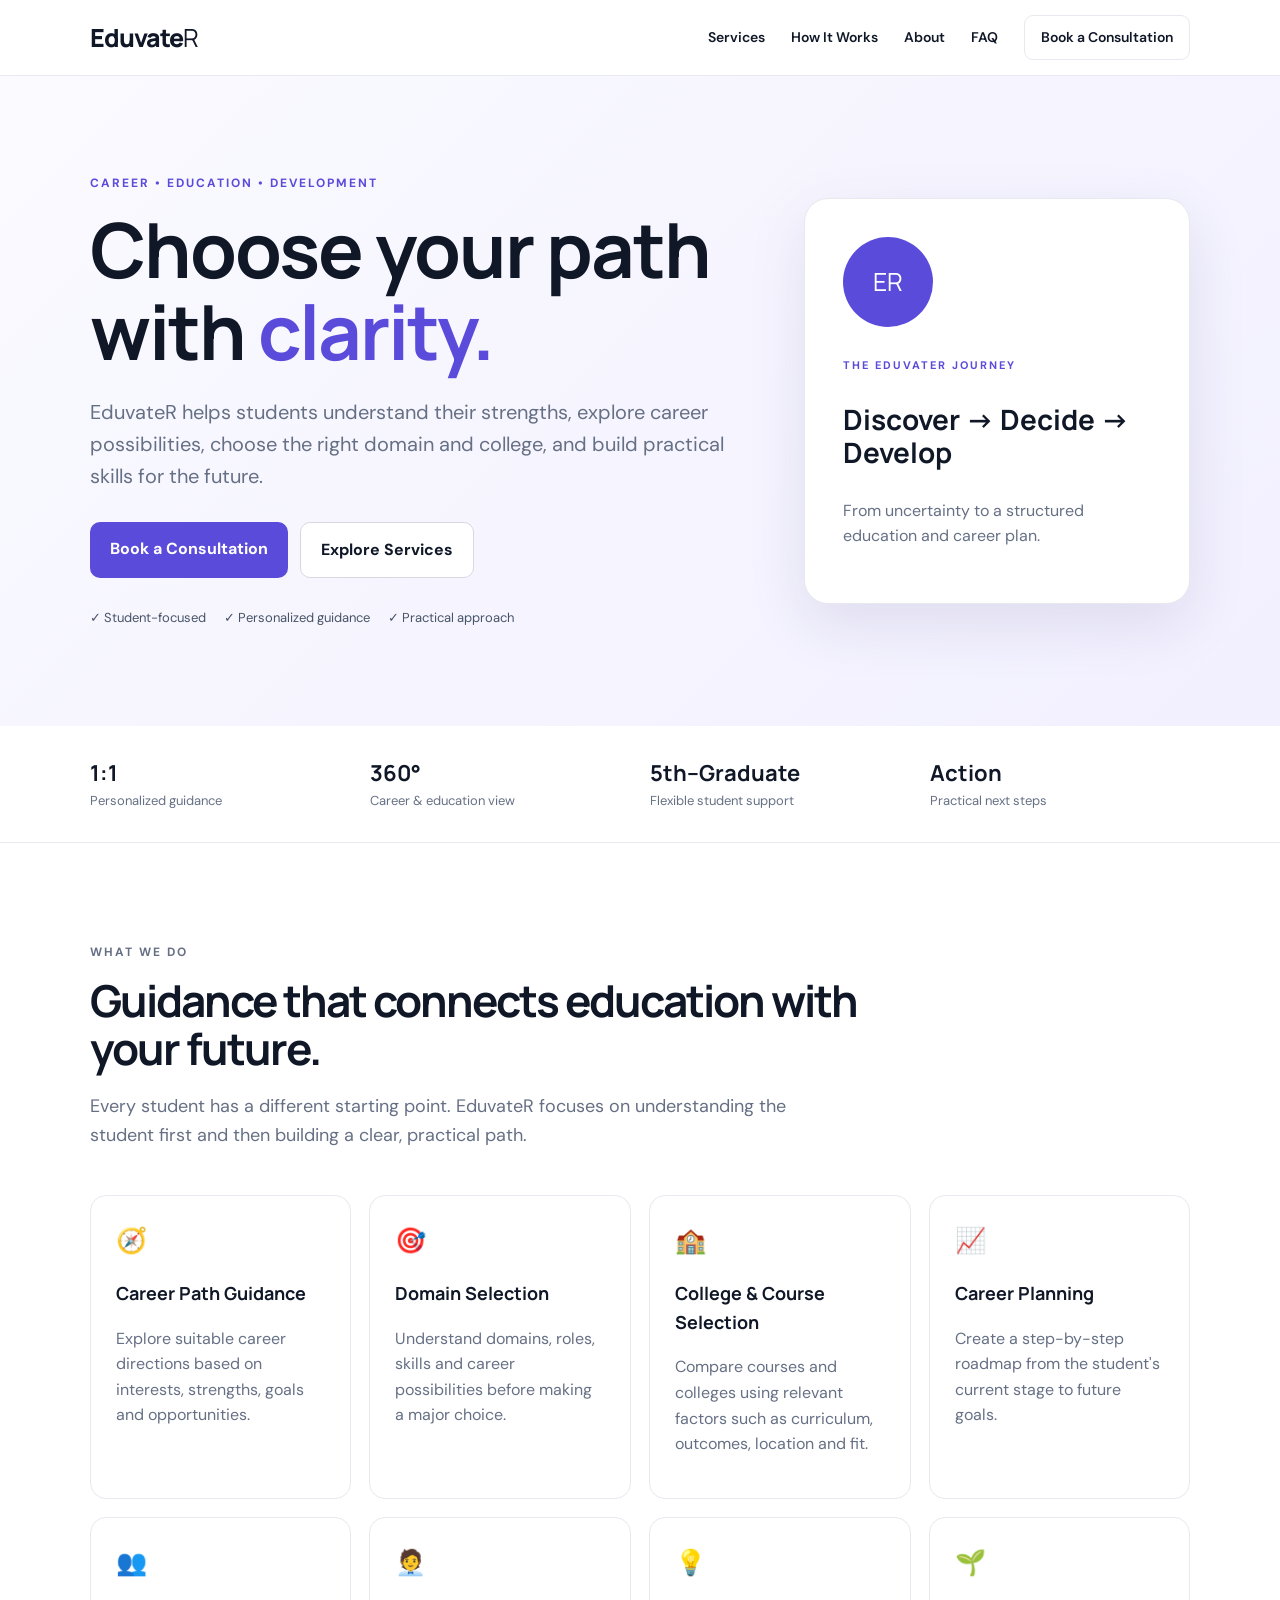
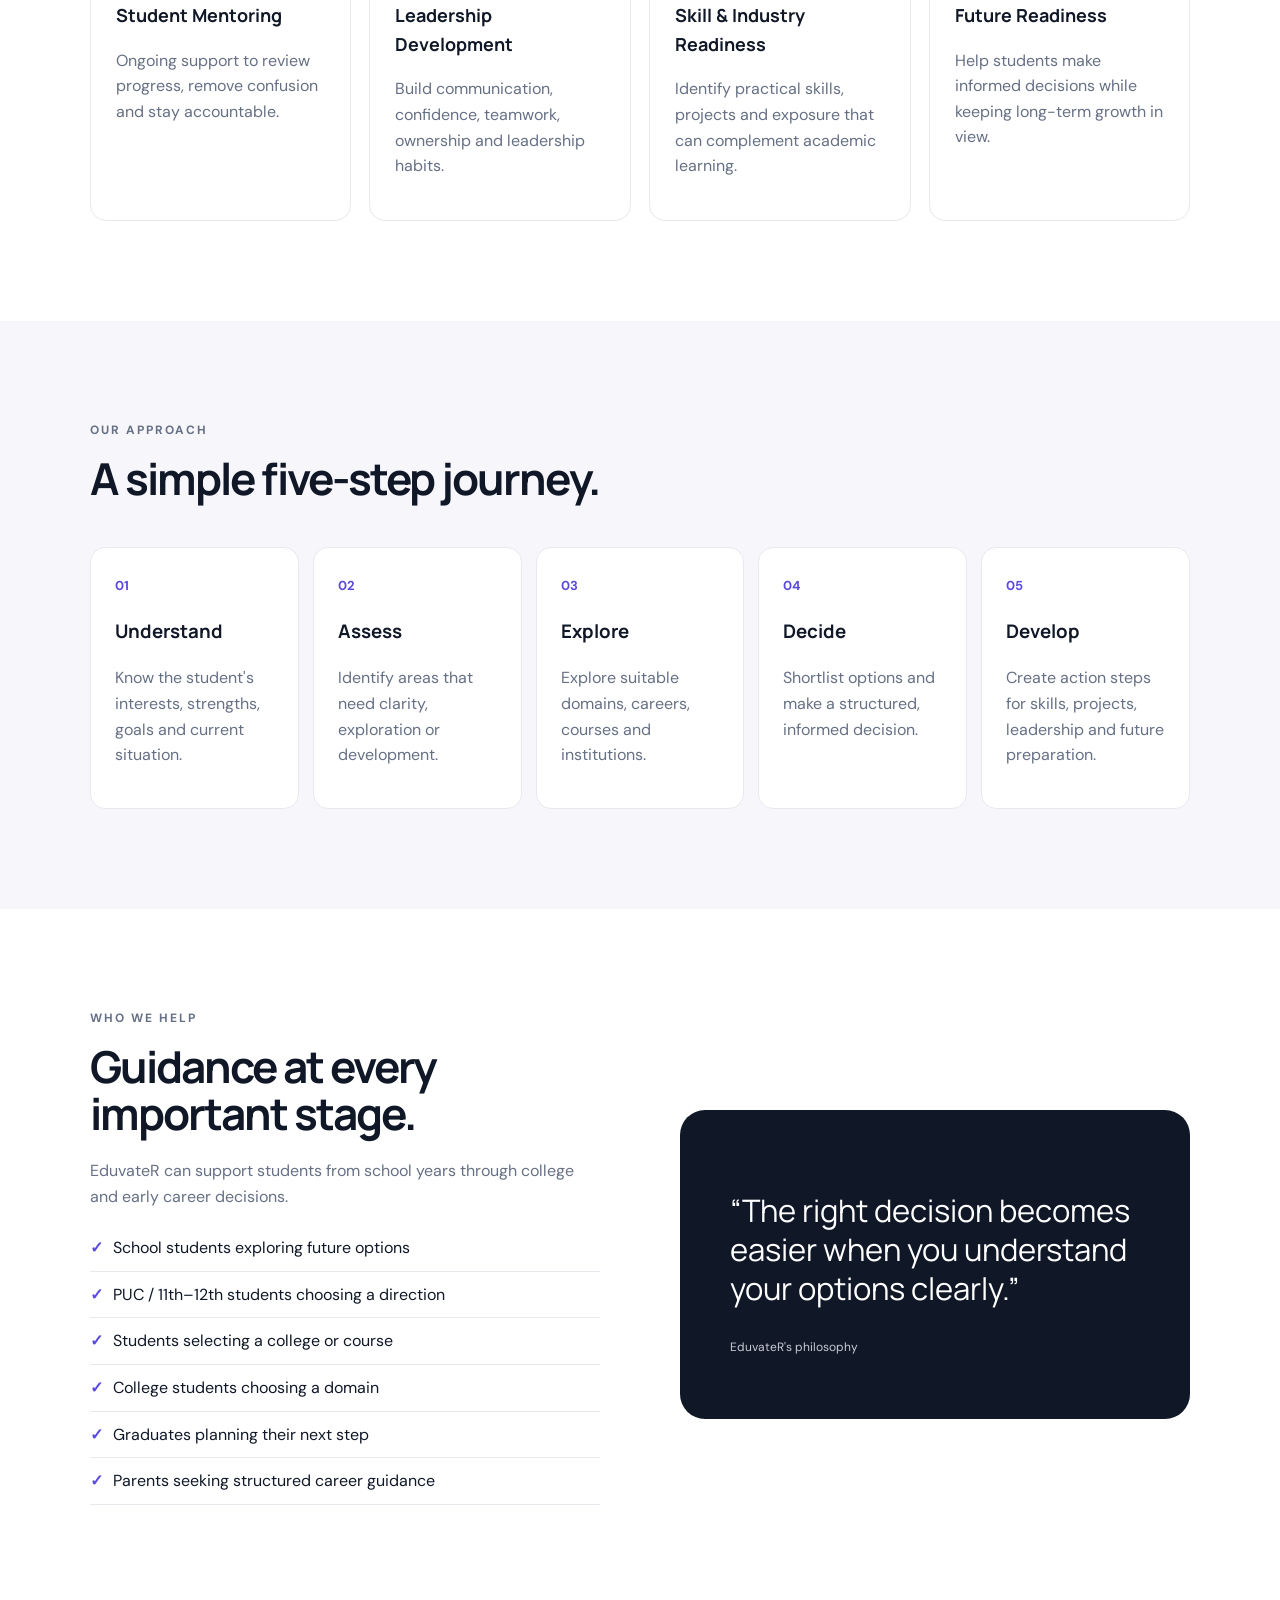
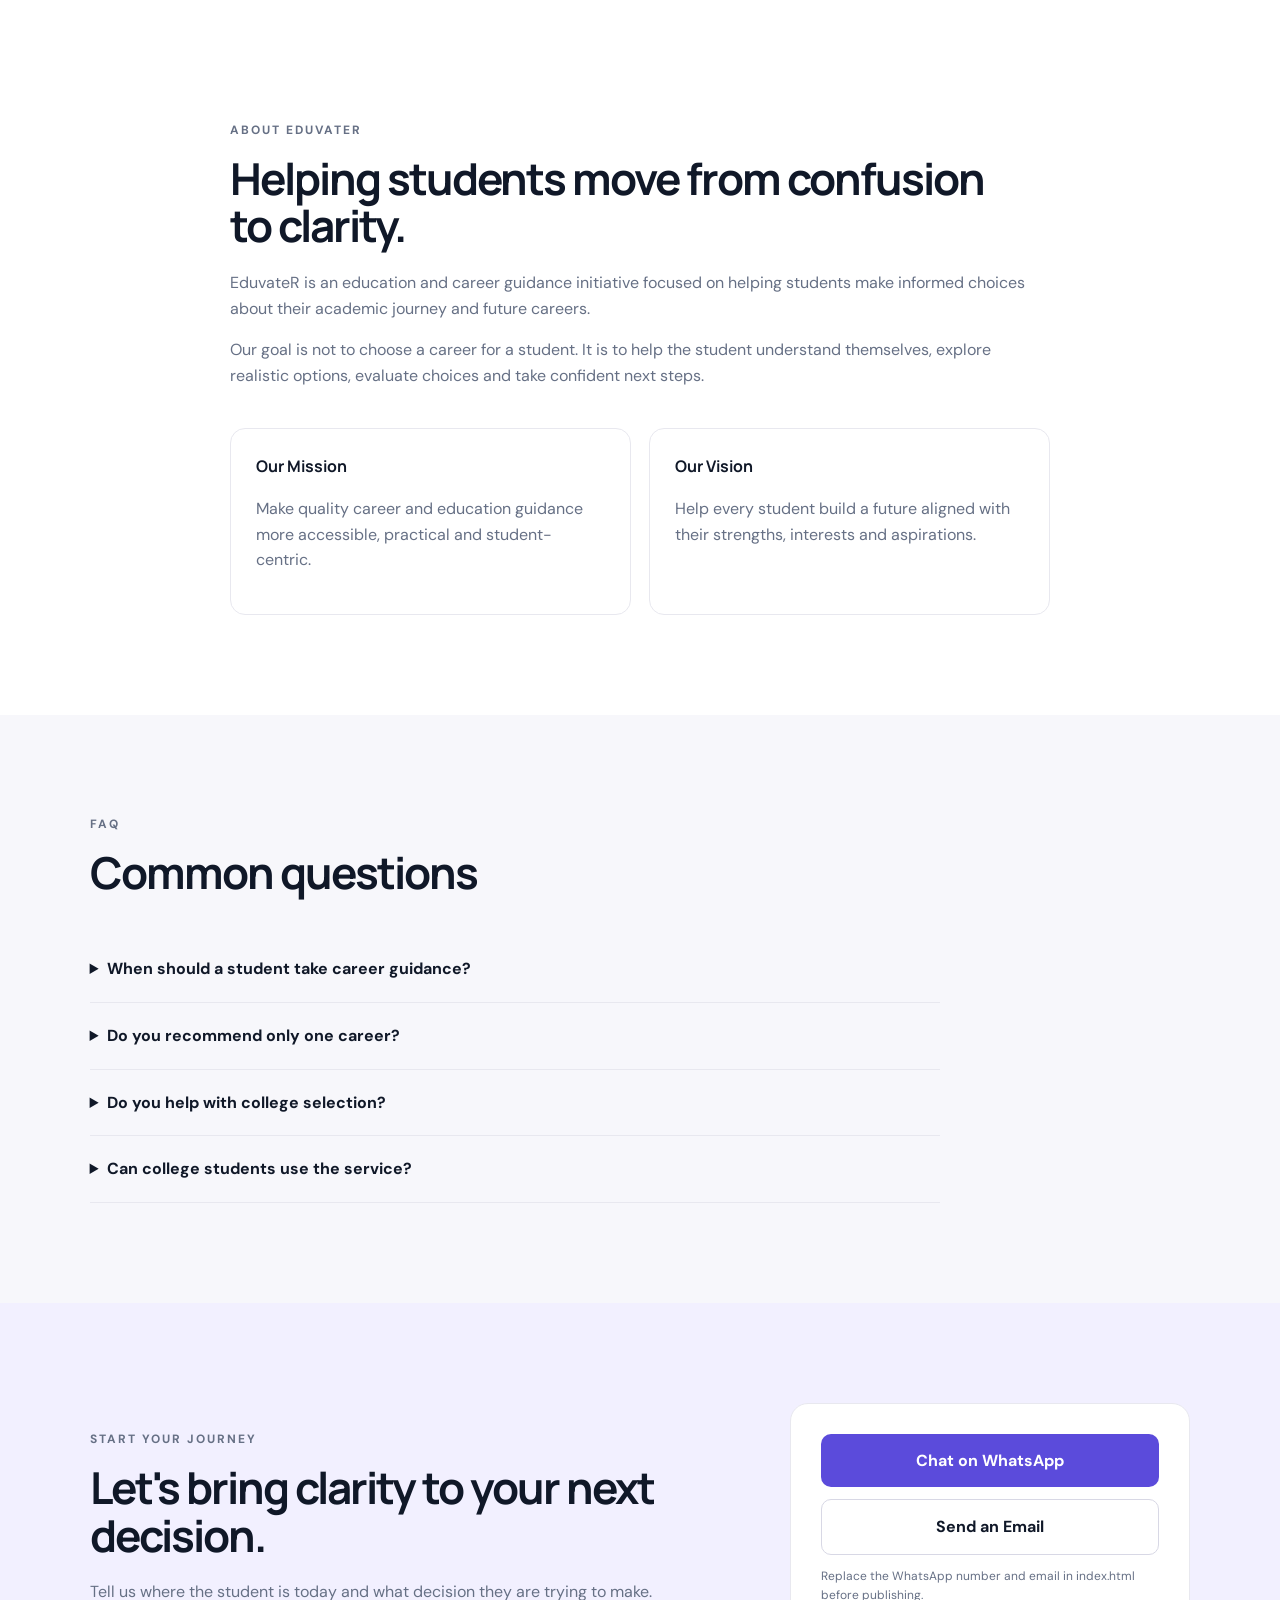
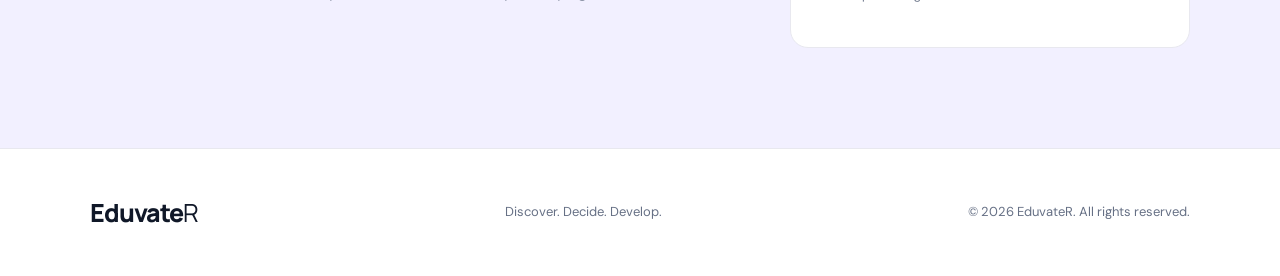
==== index.html @ 93ad2040 "Update index.html" ====
<!DOCTYPE html>
<html lang="en">
<head><meta name="google-site-verification" content="lOaw9TLtrIr2aU91BpSRBnDCga_M7J0gztXwc3w6dd8" />
  <meta charset="UTF-8">
  <meta name="viewport" content="width=device-width, initial-scale=1.0">
  <title>EduvateR | Career & Education Guidance</title>
  <meta name="description" content="EduvateR helps students make informed decisions about career paths, domains, courses, colleges, skills and leadership development.">
  <meta name="keywords" content="career guidance, education consultancy, career counselling, college selection, domain selection, student mentoring, EduvateR">
  <meta name="author" content="EduvateR">
  <meta name="robots" content="index, follow">
  <meta property="og:title" content="EduvateR | Discover. Decide. Develop.">
  <meta property="og:description" content="Personalized career and education guidance for students.">
  <meta property="og:type" content="website">
  <link rel="canonical" href="https://basavarajshellikeri.github.io/">
  <link rel="stylesheet" href="style.css">
</head>
<body>
<header class="nav">
  <a class="logo" href="#home"><span>Eduvate</span>R</a>
  <nav>
    <a href="#services">Services</a>
    <a href="#process">How It Works</a>
    <a href="#about">About</a>
    <a href="#faq">FAQ</a>
    <a class="nav-cta" href="#contact">Book a Consultation</a>
  </nav>
</header>

<main>
<section id="home" class="hero">
  <div class="hero-copy">
    <p class="eyebrow">CAREER • EDUCATION • DEVELOPMENT</p>
    <h1>Choose your path with <span>clarity.</span></h1>
    <p class="lead">EduvateR helps students understand their strengths, explore career possibilities, choose the right domain and college, and build practical skills for the future.</p>
    <div class="actions">
      <a class="btn primary" href="#contact">Book a Consultation</a>
      <a class="btn secondary" href="#services">Explore Services</a>
    </div>
    <div class="trust"><span>✓ Student-focused</span><span>✓ Personalized guidance</span><span>✓ Practical approach</span></div>
  </div>
  <div class="hero-card">
    <div class="orb">ER</div>
    <p class="mini">THE EDUVATER JOURNEY</p>
    <h3>Discover → Decide → Develop</h3>
    <p>From uncertainty to a structured education and career plan.</p>
  </div>
</section>

<section class="stats">
  <div><strong>1:1</strong><span>Personalized guidance</span></div>
  <div><strong>360°</strong><span>Career & education view</span></div>
  <div><strong>5th–Graduate</strong><span>Flexible student support</span></div>
  <div><strong>Action</strong><span>Practical next steps</span></div>
</section>

<section id="services" class="section">
  <p class="eyebrow">WHAT WE DO</p>
  <h2>Guidance that connects education with your future.</h2>
  <p class="section-intro">Every student has a different starting point. EduvateR focuses on understanding the student first and then building a clear, practical path.</p>
  <div class="grid">
    <article><div class="icon">🧭</div><h3>Career Path Guidance</h3><p>Explore suitable career directions based on interests, strengths, goals and opportunities.</p></article>
    <article><div class="icon">🎯</div><h3>Domain Selection</h3><p>Understand domains, roles, skills and career possibilities before making a major choice.</p></article>
    <article><div class="icon">🏫</div><h3>College & Course Selection</h3><p>Compare courses and colleges using relevant factors such as curriculum, outcomes, location and fit.</p></article>
    <article><div class="icon">📈</div><h3>Career Planning</h3><p>Create a step-by-step roadmap from the student's current stage to future goals.</p></article>
    <article><div class="icon">👥</div><h3>Student Mentoring</h3><p>Ongoing support to review progress, remove confusion and stay accountable.</p></article>
    <article><div class="icon">🧑‍💼</div><h3>Leadership Development</h3><p>Build communication, confidence, teamwork, ownership and leadership habits.</p></article>
    <article><div class="icon">💡</div><h3>Skill & Industry Readiness</h3><p>Identify practical skills, projects and exposure that can complement academic learning.</p></article>
    <article><div class="icon">🌱</div><h3>Future Readiness</h3><p>Help students make informed decisions while keeping long-term growth in view.</p></article>
  </div>
</section>

<section id="process" class="section alt">
  <p class="eyebrow">OUR APPROACH</p>
  <h2>A simple five-step journey.</h2>
  <div class="steps">
    <div><b>01</b><h3>Understand</h3><p>Know the student's interests, strengths, goals and current situation.</p></div>
    <div><b>02</b><h3>Assess</h3><p>Identify areas that need clarity, exploration or development.</p></div>
    <div><b>03</b><h3>Explore</h3><p>Explore suitable domains, careers, courses and institutions.</p></div>
    <div><b>04</b><h3>Decide</h3><p>Shortlist options and make a structured, informed decision.</p></div>
    <div><b>05</b><h3>Develop</h3><p>Create action steps for skills, projects, leadership and future preparation.</p></div>
  </div>
</section>

<section class="section split">
  <div>
    <p class="eyebrow">WHO WE HELP</p>
    <h2>Guidance at every important stage.</h2>
    <p>EduvateR can support students from school years through college and early career decisions.</p>
    <ul class="checklist">
      <li>School students exploring future options</li>
      <li>PUC / 11th–12th students choosing a direction</li>
      <li>Students selecting a college or course</li>
      <li>College students choosing a domain</li>
      <li>Graduates planning their next step</li>
      <li>Parents seeking structured career guidance</li>
    </ul>
  </div>
  <div class="quote-card">
    <p class="quote">“The right decision becomes easier when you understand your options clearly.”</p>
    <p class="small">EduvateR's philosophy</p>
  </div>
</section>

<section id="about" class="section about">
  <p class="eyebrow">ABOUT EDUVATER</p>
  <h2>Helping students move from confusion to clarity.</h2>
  <p>EduvateR is an education and career guidance initiative focused on helping students make informed choices about their academic journey and future careers.</p>
  <p>Our goal is not to choose a career for a student. It is to help the student understand themselves, explore realistic options, evaluate choices and take confident next steps.</p>
  <div class="mission">
    <div><strong>Our Mission</strong><p>Make quality career and education guidance more accessible, practical and student-centric.</p></div>
    <div><strong>Our Vision</strong><p>Help every student build a future aligned with their strengths, interests and aspirations.</p></div>
  </div>
</section>

<section id="faq" class="section alt">
  <p class="eyebrow">FAQ</p>
  <h2>Common questions</h2>
  <div class="faq">
    <details><summary>When should a student take career guidance?</summary><p>Career guidance can be useful before choosing a stream, domain, course or college, and whenever a student feels uncertain about the next step.</p></details>
    <details><summary>Do you recommend only one career?</summary><p>No. The purpose is to help students understand multiple suitable possibilities and make an informed decision.</p></details>
    <details><summary>Do you help with college selection?</summary><p>Yes. College and course selection can be evaluated using factors relevant to the student's goals and situation.</p></details>
    <details><summary>Can college students use the service?</summary><p>Yes. Support can include domain selection, skill planning, project exposure, leadership development and career preparation.</p></details>
  </div>
</section>

<section id="contact" class="section contact">
  <div>
    <p class="eyebrow">START YOUR JOURNEY</p>
    <h2>Let's bring clarity to your next decision.</h2>
    <p>Tell us where the student is today and what decision they are trying to make.</p>
  </div>
  <div class="contact-card">
    <a class="btn primary full" href="https://wa.me/917899300501?text=Hi%20EduvateR%2C%20I%20would%20like%20to%20know%20about%20career%20guidance.">Chat on WhatsApp</a>
    <a class="btn secondary full" href="mailto:help.eduvater@gmail.com?subject=EduvateR%20Consultation%20Enquiry">Send an Email</a>
    <p class="small">Replace the WhatsApp number and email in index.html before publishing.</p>
  </div>
</section>
</main>

<footer>
  <div class="logo"><span>Eduvate</span>R</div>
  <p>Discover. Decide. Develop.</p>
  <p>© 2026 EduvateR. All rights reserved.</p>
</footer>
</body>
</html>
---- style.css ----
@import url('https://fonts.googleapis.com/css2?family=DM+Sans:wght@400;500;600;700&family=Manrope:wght@700;800&display=swap');
:root{--ink:#101828;--muted:#667085;--brand:#5b4bdb;--brand2:#7c6cf0;--light:#f7f7fb;--line:#e8e8ef;--white:#fff}
*{box-sizing:border-box}html{scroll-behavior:smooth}body{margin:0;color:var(--ink);font-family:'DM Sans',sans-serif;line-height:1.6;background:var(--white)}a{text-decoration:none;color:inherit}.nav{height:76px;display:flex;align-items:center;justify-content:space-between;padding:0 7%;position:sticky;top:0;background:rgba(255,255,255,.94);backdrop-filter:blur(12px);border-bottom:1px solid var(--line);z-index:20}.logo{font-family:Manrope;font-size:25px;letter-spacing:-1px}.logo span{font-weight:800}.logo{font-weight:400}.nav nav{display:flex;align-items:center;gap:26px;font-size:14px;font-weight:600}.nav nav a:hover{color:var(--brand)}.nav-cta{padding:10px 16px;border:1px solid var(--line);border-radius:9px}.hero{min-height:650px;padding:90px 7%;display:grid;grid-template-columns:1.25fr .75fr;gap:70px;align-items:center;background:linear-gradient(135deg,#fafaff,#f2f0ff)}.eyebrow{font-size:12px;letter-spacing:2px;font-weight:700;color:var(--brand);margin:0 0 15px}.hero h1,h2{font-family:Manrope;letter-spacing:-2px;line-height:1.08}.hero h1{font-size:clamp(46px,6vw,76px);margin:0 0 24px}.hero h1 span{color:var(--brand)}.lead{font-size:20px;color:var(--muted);max-width:680px}.actions{display:flex;gap:12px;margin:30px 0}.btn{display:inline-block;padding:14px 20px;border-radius:10px;font-weight:700;text-align:center}.primary{background:var(--brand);color:#fff}.secondary{border:1px solid #d8d8e5;background:#fff}.trust{display:flex;gap:18px;flex-wrap:wrap;color:#475467;font-size:13px}.hero-card{background:#fff;border:1px solid var(--line);border-radius:24px;padding:38px;box-shadow:0 20px 60px rgba(35,31,90,.1)}.orb{width:90px;height:90px;border-radius:50%;display:grid;place-items:center;background:var(--brand);color:#fff;font-family:Manrope;font-size:25px;margin-bottom:30px}.mini{font-size:11px;letter-spacing:2px;color:var(--brand);font-weight:700}.hero-card h3{font-family:Manrope;font-size:28px;line-height:1.2}.hero-card p:last-child{color:var(--muted)}.stats{display:grid;grid-template-columns:repeat(4,1fr);padding:30px 7%;border-bottom:1px solid var(--line);gap:20px}.stats div{display:flex;flex-direction:column}.stats strong{font-family:Manrope;font-size:22px}.stats span{font-size:13px;color:var(--muted)}.section{padding:100px 7%}.section h2{font-size:44px;max-width:800px;margin:0 0 20px}.section-intro{max-width:720px;color:var(--muted);font-size:18px}.grid{display:grid;grid-template-columns:repeat(4,1fr);gap:18px;margin-top:45px}.grid article{border:1px solid var(--line);border-radius:16px;padding:25px;background:#fff}.grid article:hover{transform:translateY(-3px);box-shadow:0 12px 35px rgba(16,24,40,.07);transition:.2s}.icon{font-size:25px}.grid h3{font-family:Manrope;font-size:18px}.grid p,.steps p,.section p{color:var(--muted)}.alt{background:var(--light)}.steps{display:grid;grid-template-columns:repeat(5,1fr);gap:14px;margin-top:45px}.steps>div{background:#fff;border:1px solid var(--line);padding:24px;border-radius:15px}.steps b{color:var(--brand);font-size:13px}.steps h3{font-family:Manrope}.split{display:grid;grid-template-columns:1fr 1fr;gap:80px;align-items:center}.checklist{list-style:none;padding:0}.checklist li{padding:10px 0;border-bottom:1px solid var(--line)}.checklist li:before{content:'✓';color:var(--brand);font-weight:800;margin-right:10px}.quote-card{background:#101828;color:#fff;border-radius:25px;padding:50px}.quote{font-family:Manrope;font-size:31px!important;line-height:1.25;color:#fff!important}.small{font-size:12px!important;color:var(--muted)}.quote-card .small{color:#c9cbd3}.about{max-width:1000px;margin:auto}.mission{display:grid;grid-template-columns:1fr 1fr;gap:18px;margin-top:40px}.mission div{border:1px solid var(--line);border-radius:15px;padding:25px}.mission strong{font-family:Manrope}.faq{max-width:850px;margin-top:40px}.faq details{border-bottom:1px solid var(--line);padding:20px 0}.faq summary{cursor:pointer;font-weight:700}.contact{background:#f2f0ff;display:grid;grid-template-columns:1fr 400px;gap:70px;align-items:center}.contact-card{background:#fff;padding:30px;border-radius:18px;border:1px solid var(--line)}.full{display:block;width:100%;margin-bottom:12px}footer{padding:40px 7%;border-top:1px solid var(--line);display:flex;justify-content:space-between;align-items:center;gap:20px;font-size:13px;color:var(--muted)}footer .logo{color:var(--ink)}
@media(max-width:900px){.nav nav a:not(.nav-cta){display:none}.hero,.split,.contact{grid-template-columns:1fr}.hero{padding-top:60px}.grid{grid-template-columns:repeat(2,1fr)}.steps{grid-template-columns:1fr 1fr}.stats{grid-template-columns:repeat(2,1fr)}.section{padding:75px 6%}.section h2{font-size:36px}footer{flex-direction:column;align-items:flex-start}}
@media(max-width:560px){.grid,.steps,.mission{grid-template-columns:1fr}.hero h1{font-size:45px}.hero-card{padding:25px}.nav{padding:0 5%}.stats{padding:25px 6%}}
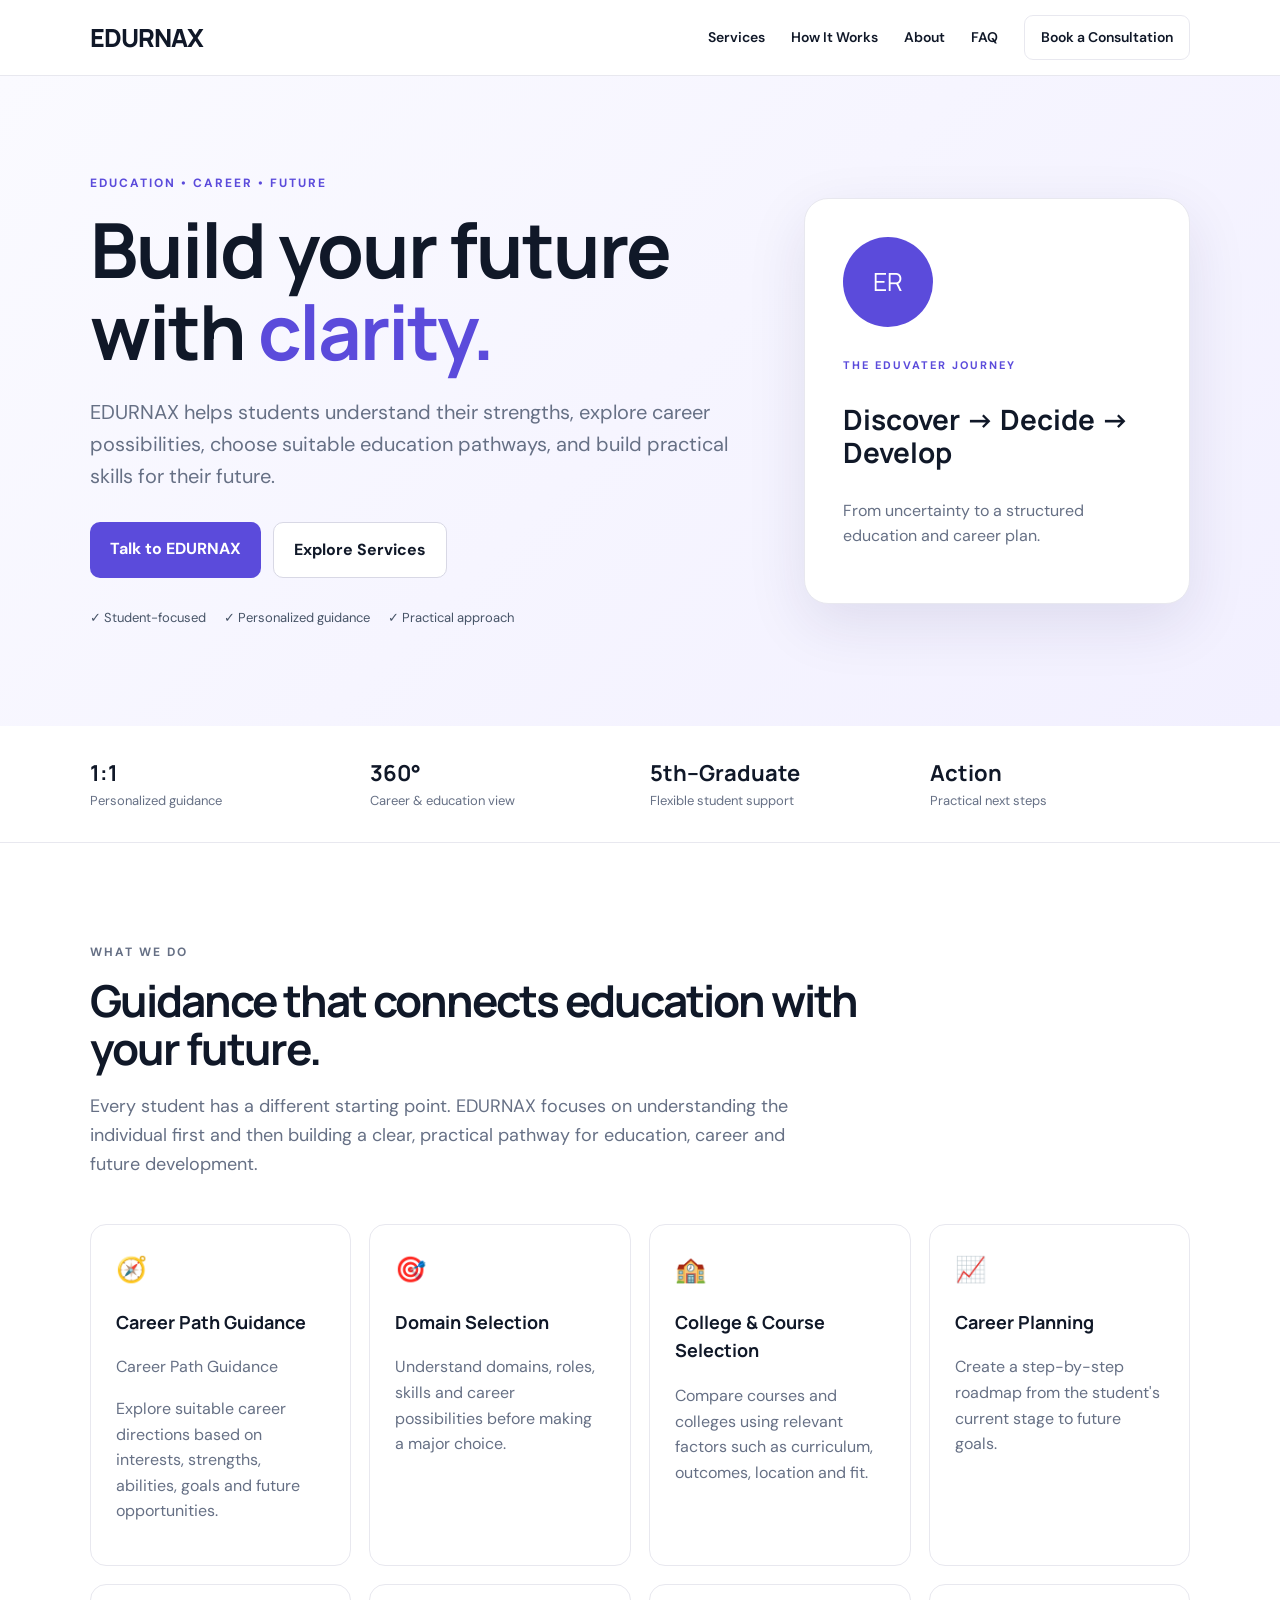
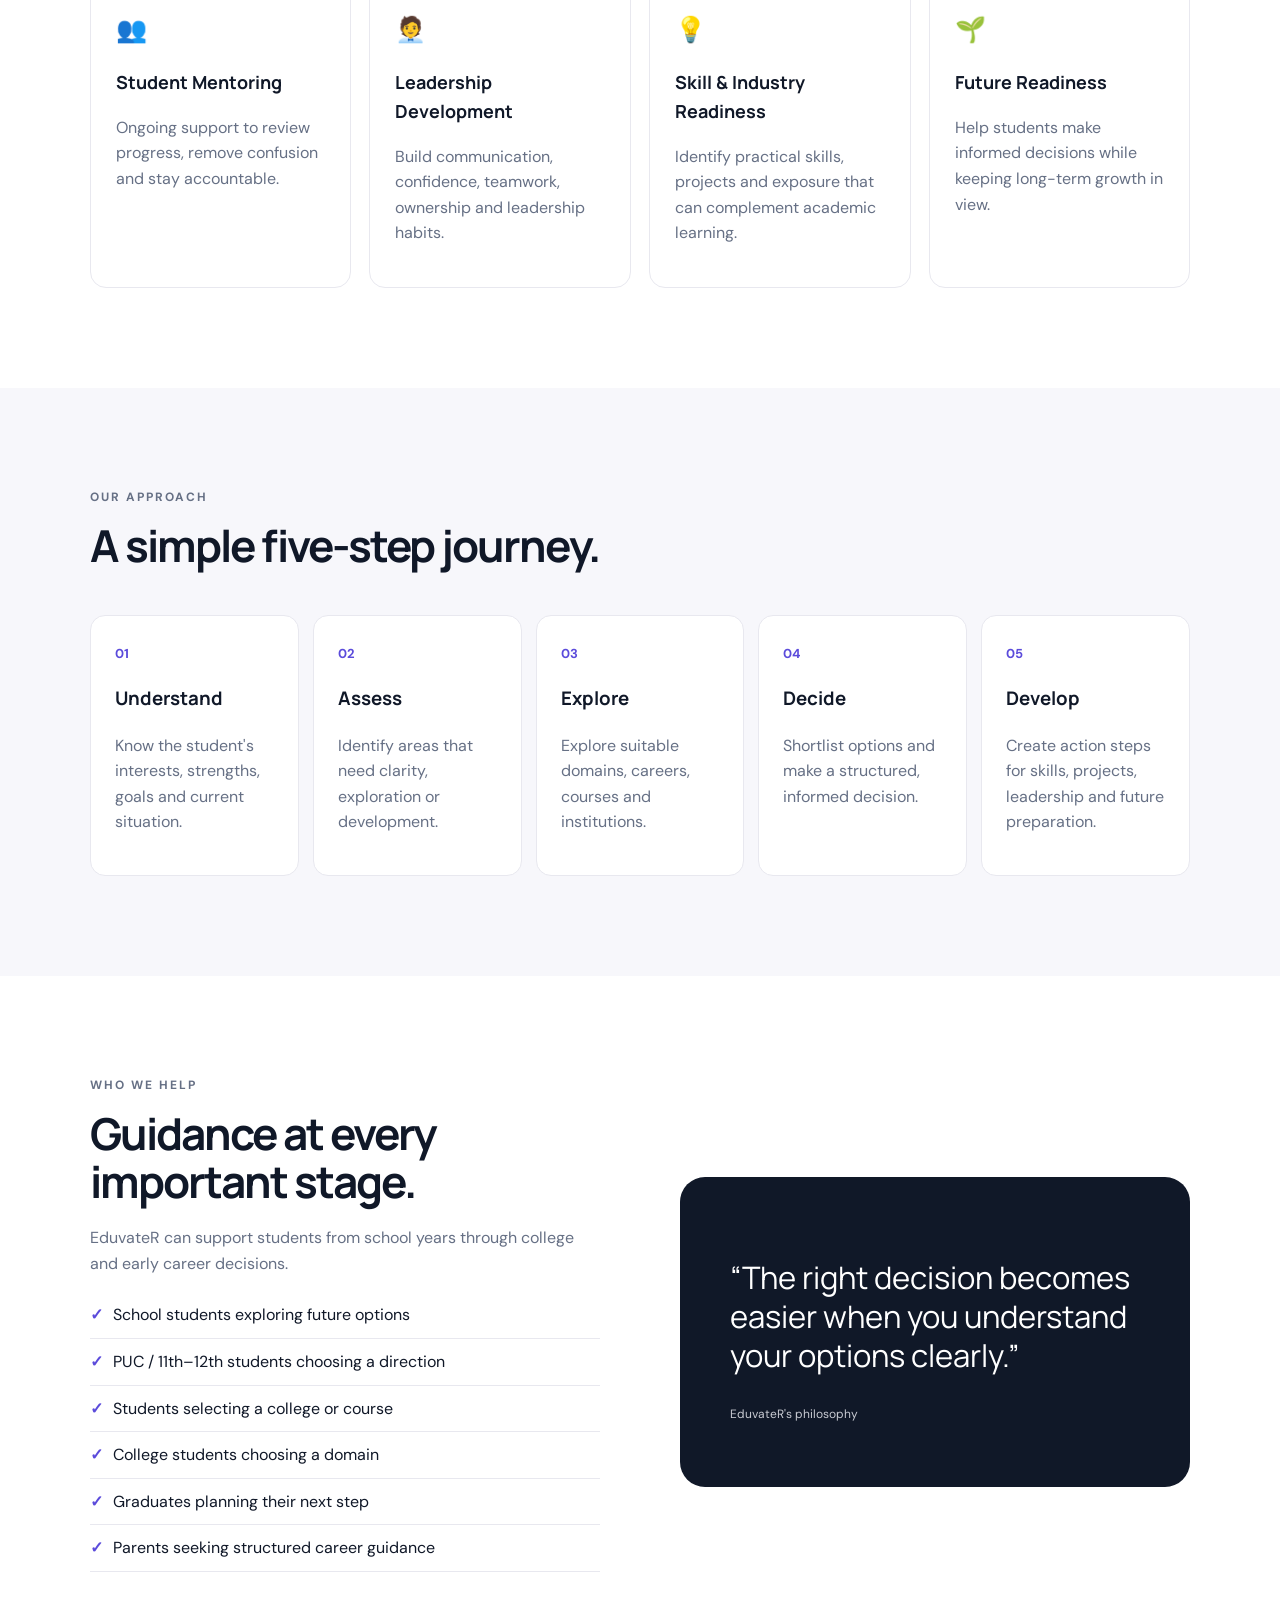
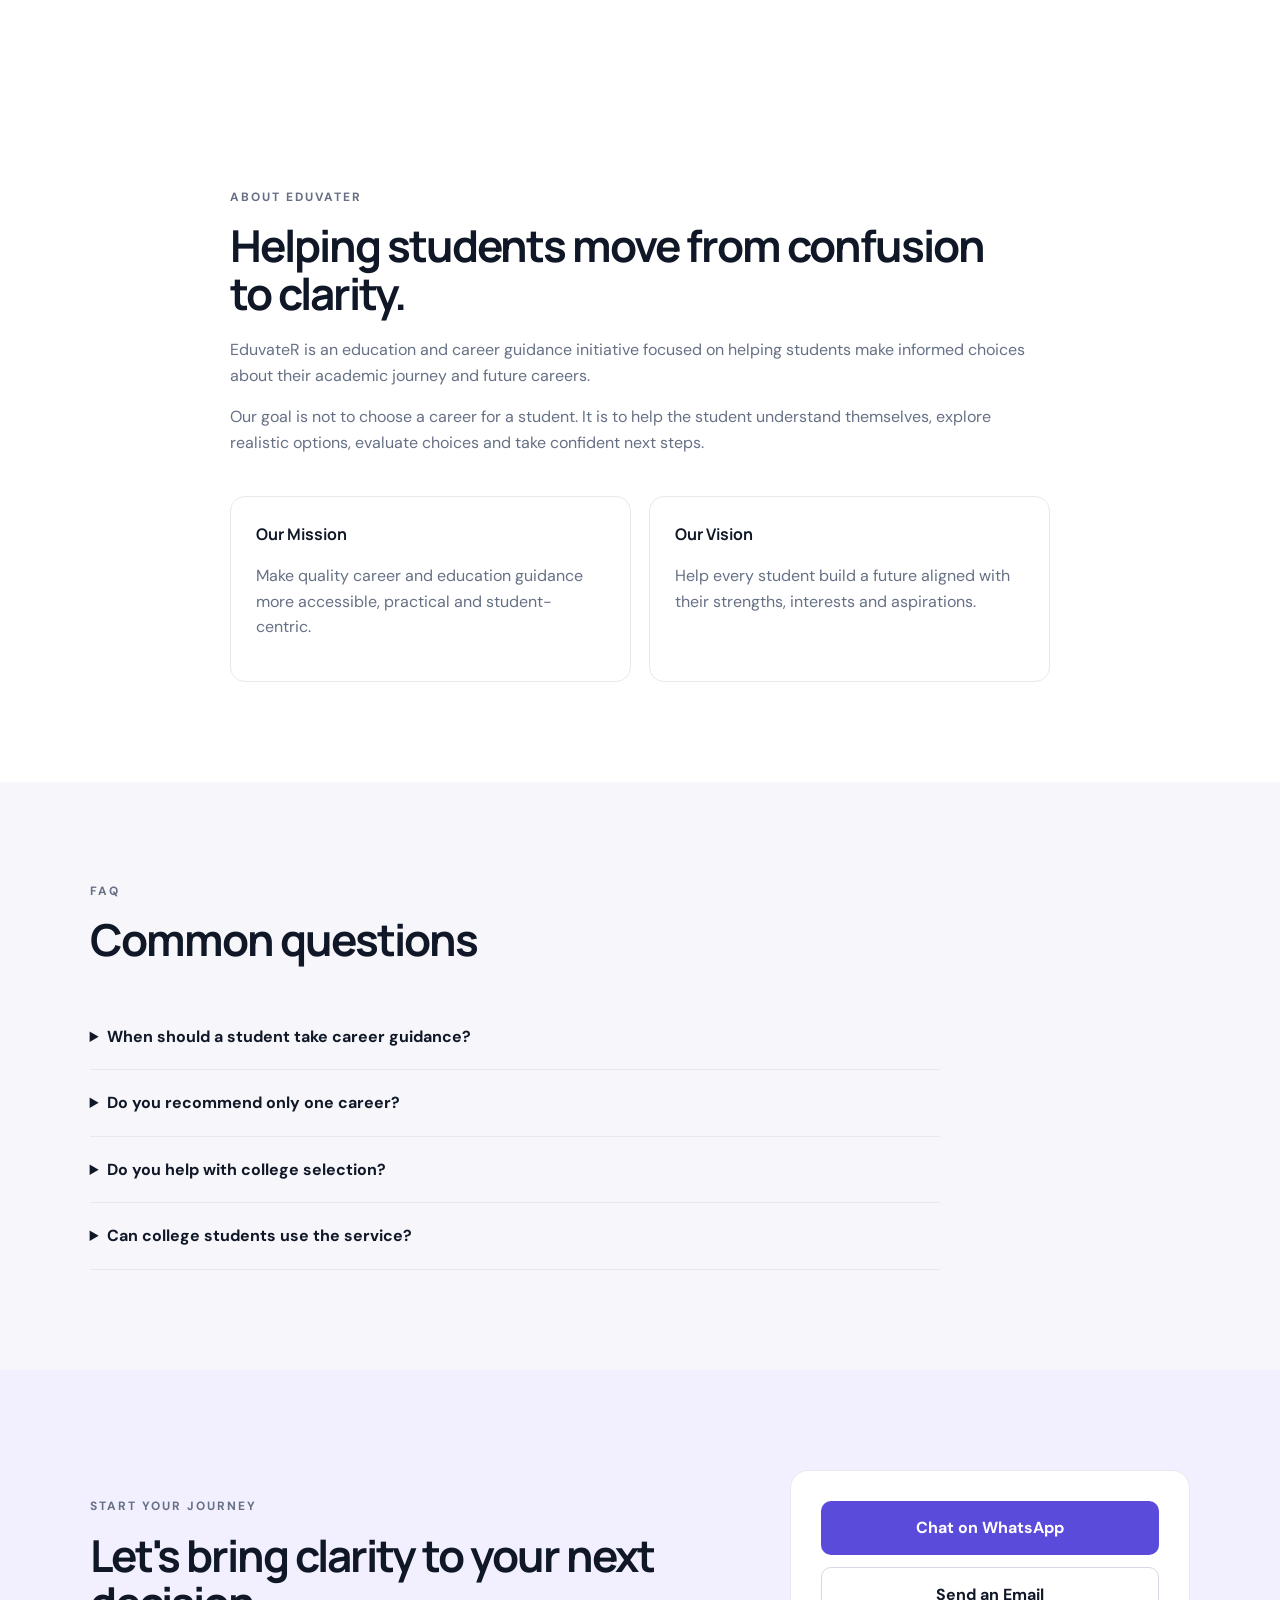
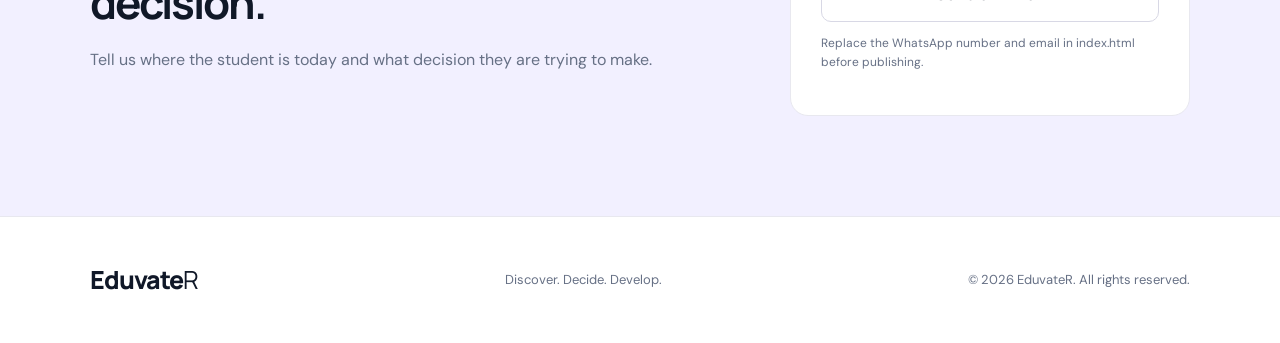
==== commit d758e5ba: "Update index.html" ====
--- a/index.html
+++ b/index.html
@@ -3,20 +3,20 @@
 <head><meta name="google-site-verification" content="lOaw9TLtrIr2aU91BpSRBnDCga_M7J0gztXwc3w6dd8" />
   <meta charset="UTF-8">
   <meta name="viewport" content="width=device-width, initial-scale=1.0">
-  <title>EduvateR | Career & Education Guidance</title>
-  <meta name="description" content="EduvateR helps students make informed decisions about career paths, domains, courses, colleges, skills and leadership development.">
+  <title>EDURNAX | Career & Education Guidance</title>
+  <meta name="description" content="EDURNAX helps students make informed decisions about careers, education, courses, colleges, skills and future opportunities through structured guidance and practical career planning.">
   <meta name="keywords" content="career guidance, education consultancy, career counselling, college selection, domain selection, student mentoring, EduvateR">
-  <meta name="author" content="EduvateR">
+  <meta name="author" content="EDURNAX">
   <meta name="robots" content="index, follow">
-  <meta property="og:title" content="EduvateR | Discover. Decide. Develop.">
-  <meta property="og:description" content="Personalized career and education guidance for students.">
+  <meta property="og:title" content="EDURNAX | Discover. Decide. Develop.">
+  <meta property="og:description" content="EDURNAX provides structured career and education guidance to help students learn, grow and make informed decisions about their future.">
   <meta property="og:type" content="website">
   <link rel="canonical" href="https://basavarajshellikeri.github.io/">
   <link rel="stylesheet" href="style.css">
 </head>
 <body>
 <header class="nav">
-  <a class="logo" href="#home"><span>Eduvate</span>R</a>
+  <a class="logo" href="#home"><span>EDURNAX</span></a>
   <nav>
     <a href="#services">Services</a>
     <a href="#process">How It Works</a>
@@ -29,11 +29,11 @@
 <main>
 <section id="home" class="hero">
   <div class="hero-copy">
-    <p class="eyebrow">CAREER • EDUCATION • DEVELOPMENT</p>
-    <h1>Choose your path with <span>clarity.</span></h1>
-    <p class="lead">EduvateR helps students understand their strengths, explore career possibilities, choose the right domain and college, and build practical skills for the future.</p>
+    <p class="eyebrow">EDUCATION • CAREER • FUTURE</p>
+    <h1>Build your future with <span>clarity.</span></h1>
+    <p class="lead">EDURNAX helps students understand their strengths, explore career possibilities, choose suitable education pathways, and build practical skills for their future.</p>
     <div class="actions">
-      <a class="btn primary" href="#contact">Book a Consultation</a>
+      <a class="btn primary" href="#contact">Talk to EDURNAX</a>
       <a class="btn secondary" href="#services">Explore Services</a>
     </div>
     <div class="trust"><span>✓ Student-focused</span><span>✓ Personalized guidance</span><span>✓ Practical approach</span></div>
@@ -56,9 +56,9 @@
 <section id="services" class="section">
   <p class="eyebrow">WHAT WE DO</p>
   <h2>Guidance that connects education with your future.</h2>
-  <p class="section-intro">Every student has a different starting point. EduvateR focuses on understanding the student first and then building a clear, practical path.</p>
+  <p class="section-intro">Every student has a different starting point. EDURNAX focuses on understanding the individual first and then building a clear, practical pathway for education, career and future development.</p>
   <div class="grid">
-    <article><div class="icon">🧭</div><h3>Career Path Guidance</h3><p>Explore suitable career directions based on interests, strengths, goals and opportunities.</p></article>
+    <article><div class="icon">🧭</div><h3>Career Path Guidance</h3><p>Career Path Guidance</h3><p>Explore suitable career directions based on interests, strengths, abilities, goals and future opportunities.</p></article>
     <article><div class="icon">🎯</div><h3>Domain Selection</h3><p>Understand domains, roles, skills and career possibilities before making a major choice.</p></article>
     <article><div class="icon">🏫</div><h3>College & Course Selection</h3><p>Compare courses and colleges using relevant factors such as curriculum, outcomes, location and fit.</p></article>
     <article><div class="icon">📈</div><h3>Career Planning</h3><p>Create a step-by-step roadmap from the student's current stage to future goals.</p></article>
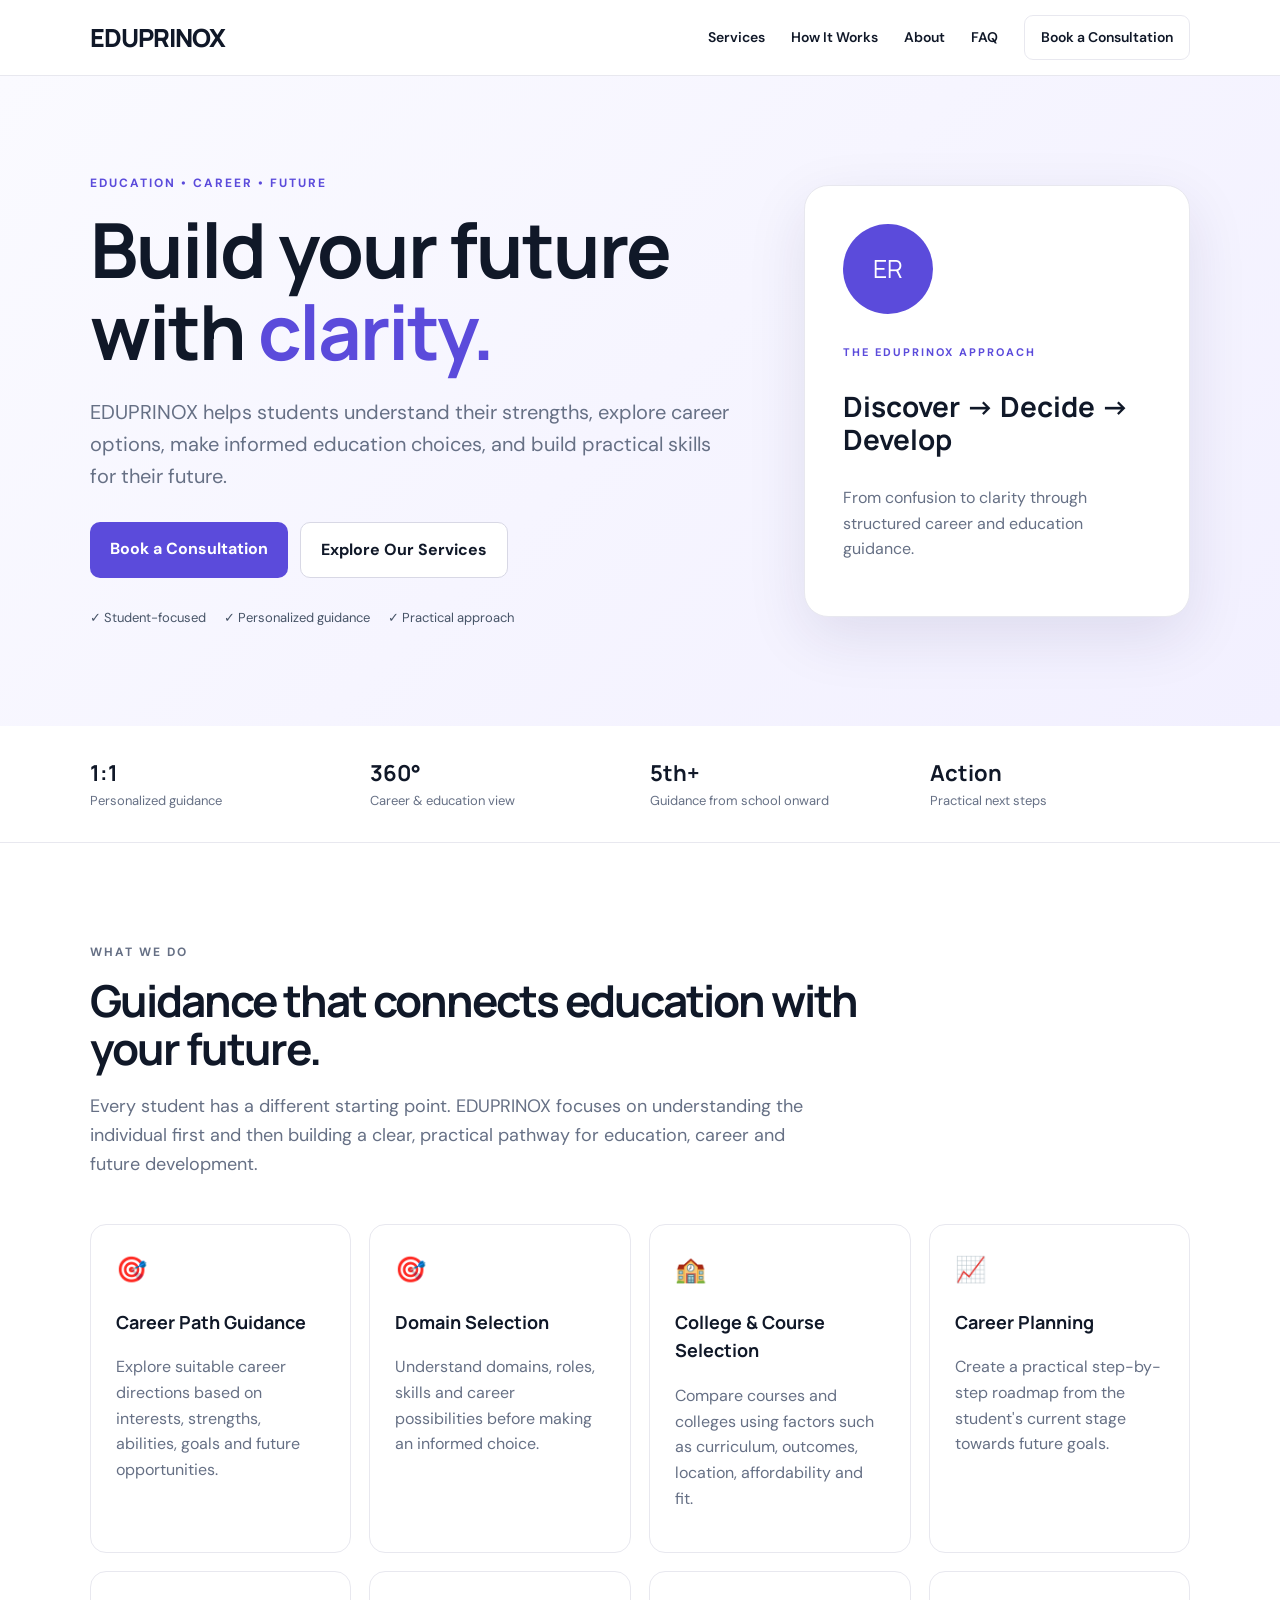
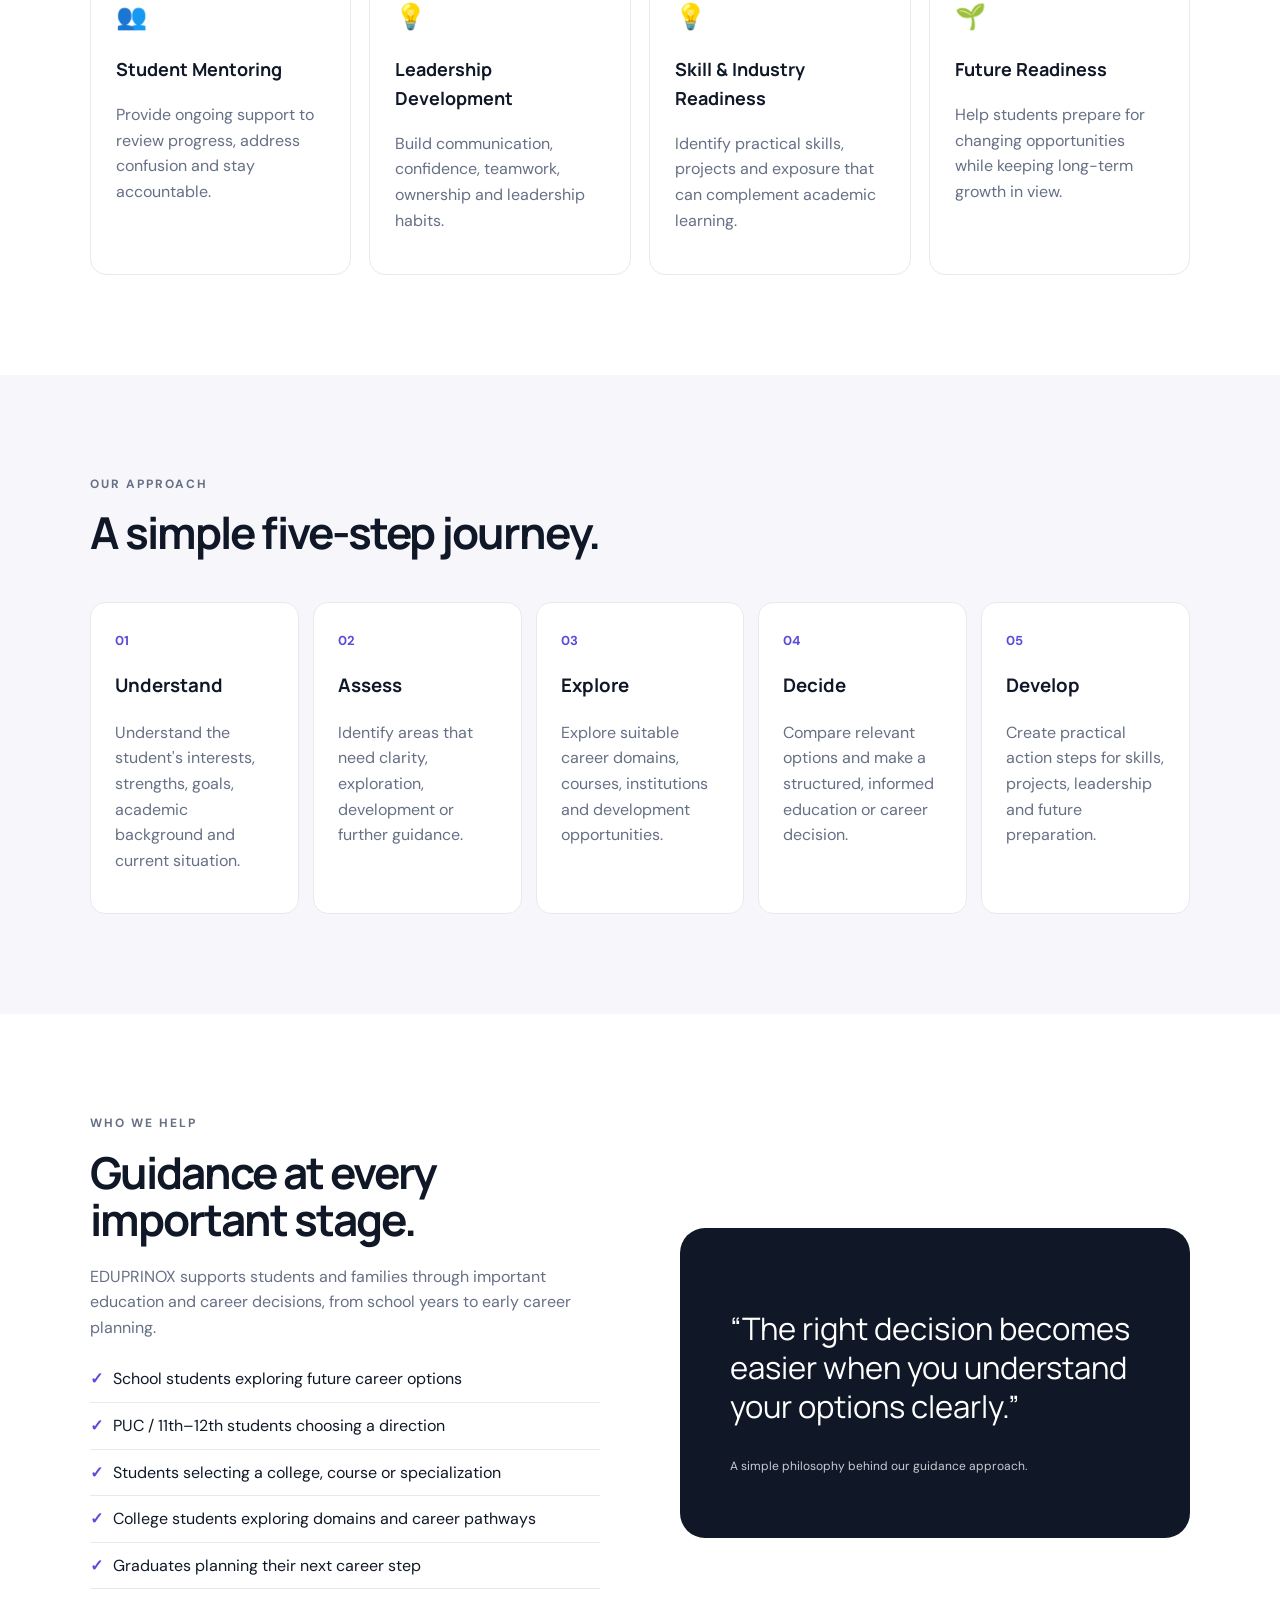
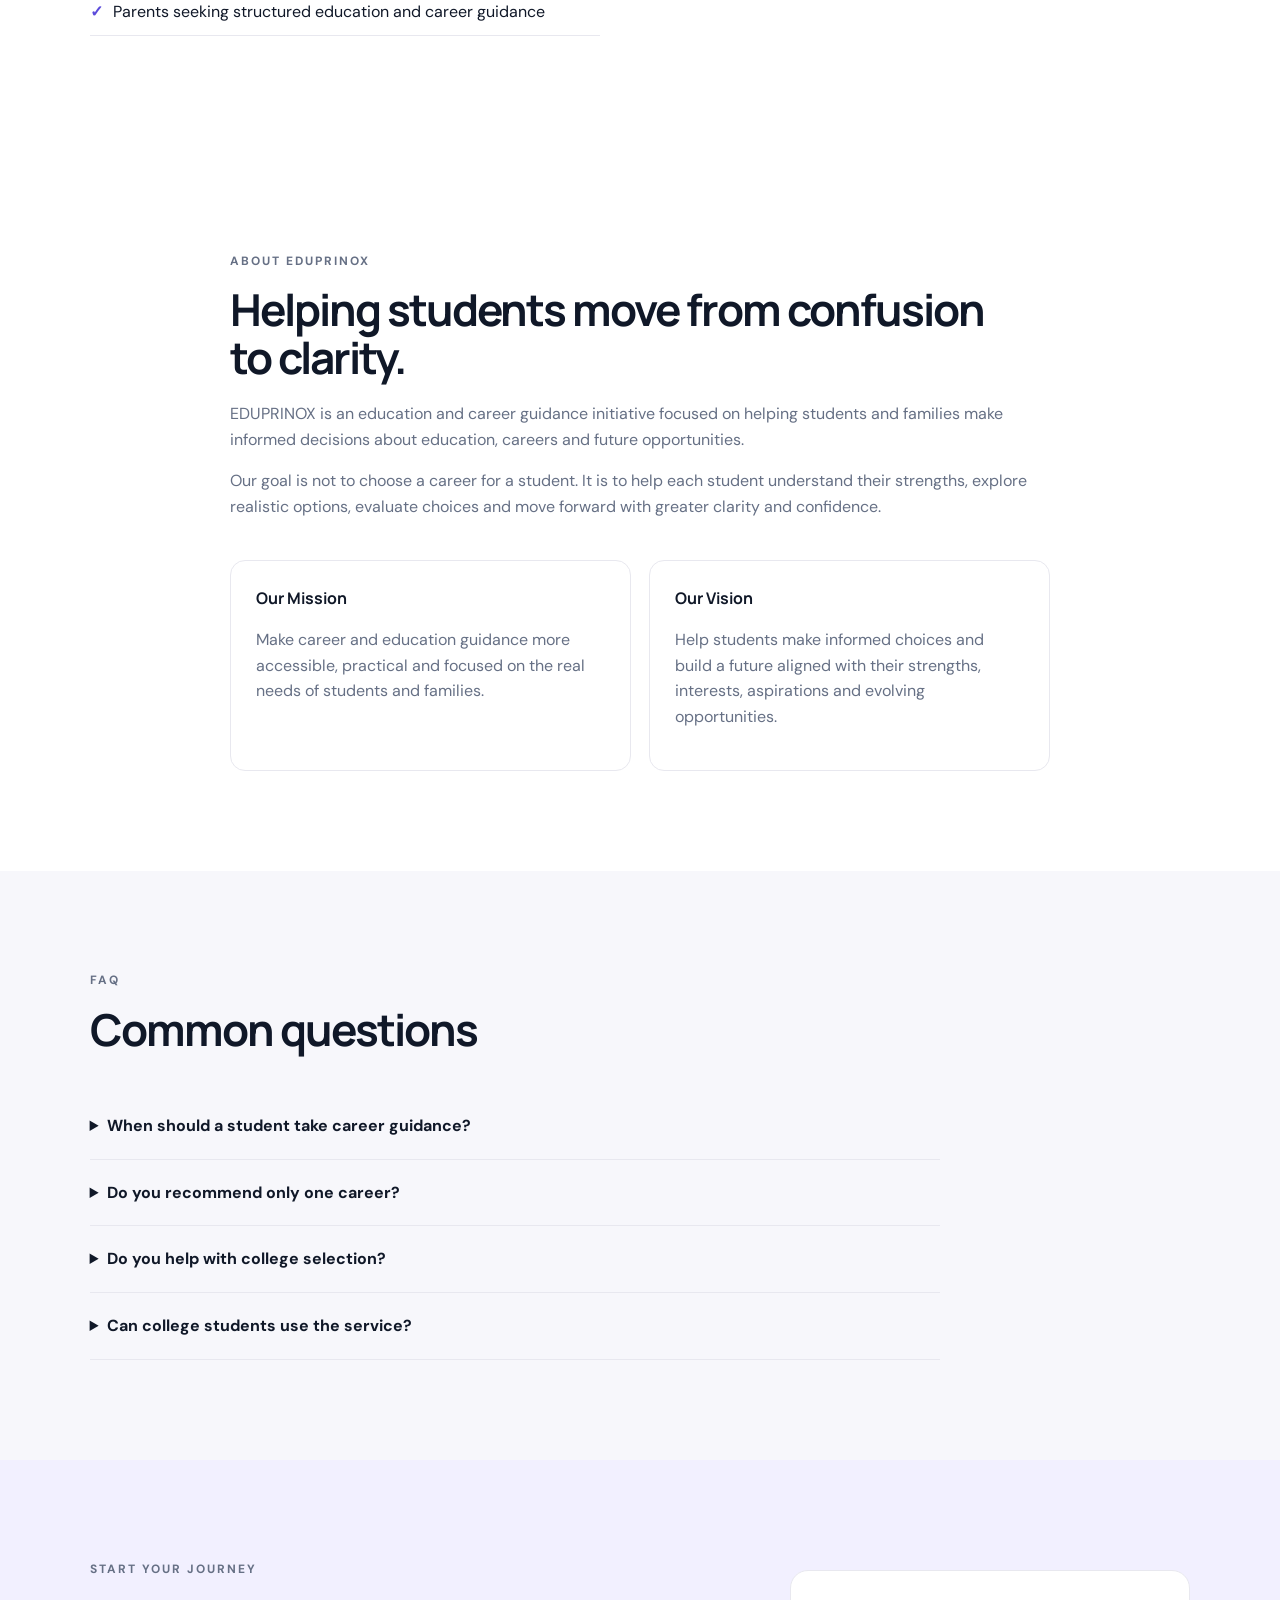
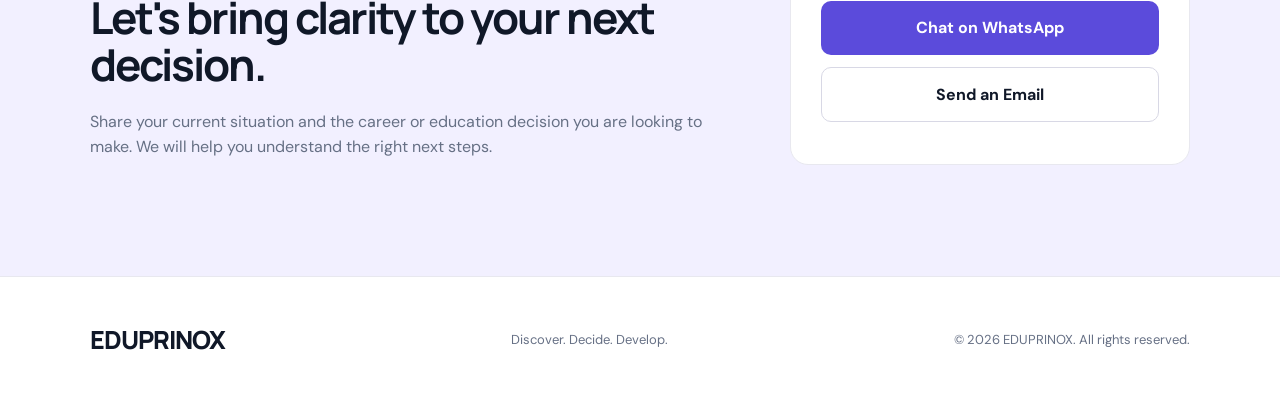
==== commit 2ef1d02c: "Update index.html" ====
--- a/index.html
+++ b/index.html
@@ -3,20 +3,20 @@
 <head><meta name="google-site-verification" content="lOaw9TLtrIr2aU91BpSRBnDCga_M7J0gztXwc3w6dd8" />
   <meta charset="UTF-8">
   <meta name="viewport" content="width=device-width, initial-scale=1.0">
-  <title>EDURNAX | Career & Education Guidance</title>
-  <meta name="description" content="EDURNAX helps students make informed decisions about careers, education, courses, colleges, skills and future opportunities through structured guidance and practical career planning.">
-  <meta name="keywords" content="career guidance, education consultancy, career counselling, college selection, domain selection, student mentoring, EduvateR">
-  <meta name="author" content="EDURNAX">
+  <title>EDUPRINOX | Career & Education Guidance</title>
+  <meta name="description" content="EDUPRINOX helps students make informed decisions about careers, education, courses, colleges, skills and future opportunities through structured guidance and practical career planning.">
+  <meta name="keywords" content="career guidance, education consultancy, career counselling, college selection, domain selection, student mentoring, EDUPRINOX">
+  <meta name="author" content="EDUPRINOX">
   <meta name="robots" content="index, follow">
-  <meta property="og:title" content="EDURNAX | Discover. Decide. Develop.">
-  <meta property="og:description" content="EDURNAX provides structured career and education guidance to help students learn, grow and make informed decisions about their future.">
+  <meta property="og:title" content="EDUPRINOX | Discover. Decide. Develop.">
+  <meta property="og:description" content="EDUPRINOX provides structured career and education guidance to help students learn, grow and make informed decisions about their future.">
   <meta property="og:type" content="website">
   <link rel="canonical" href="https://basavarajshellikeri.github.io/">
   <link rel="stylesheet" href="style.css">
 </head>
 <body>
 <header class="nav">
-  <a class="logo" href="#home"><span>EDURNAX</span></a>
+  <a class="logo" href="#home"><span>EDUPRINOX</span></a>
   <nav>
     <a href="#services">Services</a>
     <a href="#process">How It Works</a>
@@ -31,84 +31,84 @@
   <div class="hero-copy">
     <p class="eyebrow">EDUCATION • CAREER • FUTURE</p>
     <h1>Build your future with <span>clarity.</span></h1>
-    <p class="lead">EDURNAX helps students understand their strengths, explore career possibilities, choose suitable education pathways, and build practical skills for their future.</p>
+    <p class="lead">EDUPRINOX helps students understand their strengths, explore career options, make informed education choices, and build practical skills for their future.</p>
     <div class="actions">
-      <a class="btn primary" href="#contact">Talk to EDURNAX</a>
-      <a class="btn secondary" href="#services">Explore Services</a>
+      <a class="btn primary" href="#contact">Book a Consultation</a>
+      <a class="btn secondary" href="#services">Explore Our Services</a>
     </div>
     <div class="trust"><span>✓ Student-focused</span><span>✓ Personalized guidance</span><span>✓ Practical approach</span></div>
   </div>
   <div class="hero-card">
     <div class="orb">ER</div>
-    <p class="mini">THE EDUVATER JOURNEY</p>
+    <p class="mini">THE EDUPRINOX APPROACH</p>
     <h3>Discover → Decide → Develop</h3>
-    <p>From uncertainty to a structured education and career plan.</p>
+    <p>From confusion to clarity through structured career and education guidance.</p>
   </div>
 </section>
 
 <section class="stats">
   <div><strong>1:1</strong><span>Personalized guidance</span></div>
   <div><strong>360°</strong><span>Career & education view</span></div>
-  <div><strong>5th–Graduate</strong><span>Flexible student support</span></div>
+  <div><strong>5th+</strong><span>Guidance from school onward</span></div>
   <div><strong>Action</strong><span>Practical next steps</span></div>
 </section>
 
 <section id="services" class="section">
   <p class="eyebrow">WHAT WE DO</p>
   <h2>Guidance that connects education with your future.</h2>
-  <p class="section-intro">Every student has a different starting point. EDURNAX focuses on understanding the individual first and then building a clear, practical pathway for education, career and future development.</p>
+  <p class="section-intro">Every student has a different starting point. EDUPRINOX focuses on understanding the individual first and then building a clear, practical pathway for education, career and future development.</p>
   <div class="grid">
-    <article><div class="icon">🧭</div><h3>Career Path Guidance</h3><p>Career Path Guidance</h3><p>Explore suitable career directions based on interests, strengths, abilities, goals and future opportunities.</p></article>
-    <article><div class="icon">🎯</div><h3>Domain Selection</h3><p>Understand domains, roles, skills and career possibilities before making a major choice.</p></article>
-    <article><div class="icon">🏫</div><h3>College & Course Selection</h3><p>Compare courses and colleges using relevant factors such as curriculum, outcomes, location and fit.</p></article>
-    <article><div class="icon">📈</div><h3>Career Planning</h3><p>Create a step-by-step roadmap from the student's current stage to future goals.</p></article>
-    <article><div class="icon">👥</div><h3>Student Mentoring</h3><p>Ongoing support to review progress, remove confusion and stay accountable.</p></article>
-    <article><div class="icon">🧑‍💼</div><h3>Leadership Development</h3><p>Build communication, confidence, teamwork, ownership and leadership habits.</p></article>
+    <article><div class="icon">🎯</div><h3>Career Path Guidance</h3><p>Explore suitable career directions based on interests, strengths, abilities, goals and future opportunities.</p></article>
+    <article><div class="icon">🎯</div><h3>Domain Selection</h3><p>Understand domains, roles, skills and career possibilities before making an informed choice.</p></article>
+    <article><div class="icon">🏫</div><h3>College & Course Selection</h3><p>Compare courses and colleges using factors such as curriculum, outcomes, location, affordability and fit.</p></article>
+    <article><div class="icon">📈</div><h3>Career Planning</h3><p>Create a practical step-by-step roadmap from the student's current stage towards future goals.</p></article>
+    <article><div class="icon">👥</div><h3>Student Mentoring</h3><p>Provide ongoing support to review progress, address confusion and stay accountable.</p></article>
+    <article><div class="icon">💡</div><h3>Leadership Development</h3><p>Build communication, confidence, teamwork, ownership and leadership habits.</p></article>
     <article><div class="icon">💡</div><h3>Skill & Industry Readiness</h3><p>Identify practical skills, projects and exposure that can complement academic learning.</p></article>
-    <article><div class="icon">🌱</div><h3>Future Readiness</h3><p>Help students make informed decisions while keeping long-term growth in view.</p></article>
+    <article><div class="icon">🌱</div><h3>Future Readiness</h3><p>Help students prepare for changing opportunities while keeping long-term growth in view.</p></article>
   </div>
 </section>
 
 <section id="process" class="section alt">
   <p class="eyebrow">OUR APPROACH</p>
-  <h2>A simple five-step journey.</h2>
-  <div class="steps">
-    <div><b>01</b><h3>Understand</h3><p>Know the student's interests, strengths, goals and current situation.</p></div>
-    <div><b>02</b><h3>Assess</h3><p>Identify areas that need clarity, exploration or development.</p></div>
-    <div><b>03</b><h3>Explore</h3><p>Explore suitable domains, careers, courses and institutions.</p></div>
-    <div><b>04</b><h3>Decide</h3><p>Shortlist options and make a structured, informed decision.</p></div>
-    <div><b>05</b><h3>Develop</h3><p>Create action steps for skills, projects, leadership and future preparation.</p></div>
-  </div>
+<h2>A simple five-step journey.</h2>
+<div class="steps">
+  <div><b>01</b><h3>Understand</h3><p>Understand the student's interests, strengths, goals, academic background and current situation.</p></div>
+  <div><b>02</b><h3>Assess</h3><p>Identify areas that need clarity, exploration, development or further guidance.</p></div>
+  <div><b>03</b><h3>Explore</h3><p>Explore suitable career domains, courses, institutions and development opportunities.</p></div>
+  <div><b>04</b><h3>Decide</h3><p>Compare relevant options and make a structured, informed education or career decision.</p></div>
+  <div><b>05</b><h3>Develop</h3><p>Create practical action steps for skills, projects, leadership and future preparation.</p></div>
+</div>
 </section>
 
 <section class="section split">
   <div>
     <p class="eyebrow">WHO WE HELP</p>
     <h2>Guidance at every important stage.</h2>
-    <p>EduvateR can support students from school years through college and early career decisions.</p>
+    <p>EDUPRINOX supports students and families through important education and career decisions, from school years to early career planning.</p>
     <ul class="checklist">
-      <li>School students exploring future options</li>
+      <li>School students exploring future career options</li>
       <li>PUC / 11th–12th students choosing a direction</li>
-      <li>Students selecting a college or course</li>
-      <li>College students choosing a domain</li>
-      <li>Graduates planning their next step</li>
-      <li>Parents seeking structured career guidance</li>
+      <li>Students selecting a college, course or specialization</li>
+      <li>College students exploring domains and career pathways</li>
+      <li>Graduates planning their next career step</li>
+      <li>Parents seeking structured education and career guidance</li>
     </ul>
   </div>
   <div class="quote-card">
     <p class="quote">“The right decision becomes easier when you understand your options clearly.”</p>
-    <p class="small">EduvateR's philosophy</p>
+    <p class="small">A simple philosophy behind our guidance approach.</p>
   </div>
 </section>
 
 <section id="about" class="section about">
-  <p class="eyebrow">ABOUT EDUVATER</p>
+  <p class="eyebrow">ABOUT EDUPRINOX</p>
   <h2>Helping students move from confusion to clarity.</h2>
-  <p>EduvateR is an education and career guidance initiative focused on helping students make informed choices about their academic journey and future careers.</p>
-  <p>Our goal is not to choose a career for a student. It is to help the student understand themselves, explore realistic options, evaluate choices and take confident next steps.</p>
+  <p>EDUPRINOX is an education and career guidance initiative focused on helping students and families make informed decisions about education, careers and future opportunities.</p>
+  <p>Our goal is not to choose a career for a student. It is to help each student understand their strengths, explore realistic options, evaluate choices and move forward with greater clarity and confidence.</p>
   <div class="mission">
-    <div><strong>Our Mission</strong><p>Make quality career and education guidance more accessible, practical and student-centric.</p></div>
-    <div><strong>Our Vision</strong><p>Help every student build a future aligned with their strengths, interests and aspirations.</p></div>
+    <div><strong>Our Mission</strong><p>Make career and education guidance more accessible, practical and focused on the real needs of students and families.</p></div>
+    <div><strong>Our Vision</strong><p>Help students make informed choices and build a future aligned with their strengths, interests, aspirations and evolving opportunities.</p></div>
   </div>
 </section>
 
@@ -116,10 +116,10 @@
   <p class="eyebrow">FAQ</p>
   <h2>Common questions</h2>
   <div class="faq">
-    <details><summary>When should a student take career guidance?</summary><p>Career guidance can be useful before choosing a stream, domain, course or college, and whenever a student feels uncertain about the next step.</p></details>
-    <details><summary>Do you recommend only one career?</summary><p>No. The purpose is to help students understand multiple suitable possibilities and make an informed decision.</p></details>
-    <details><summary>Do you help with college selection?</summary><p>Yes. College and course selection can be evaluated using factors relevant to the student's goals and situation.</p></details>
-    <details><summary>Can college students use the service?</summary><p>Yes. Support can include domain selection, skill planning, project exposure, leadership development and career preparation.</p></details>
+    <details><summary>When should a student take career guidance?</summary><p>Career guidance can be useful when a student is choosing a stream, exploring career options, selecting a course or college, or feeling uncertain about their next step.</p></details>
+    <details><summary>Do you recommend only one career?</summary><p>No. The purpose of guidance is to help students understand suitable possibilities, compare options and make an informed decision based on their interests, strengths and goals.</p></details>
+    <details><summary>Do you help with college selection?</summary><p>Yes. College and course selection can be evaluated using factors such as the student's goals, interests, course structure, learning environment, location, affordability and long-term relevance.</p></details>
+    <details><summary>Can college students use the service?</summary><p>Yes. Support can include domain selection, skill planning, project exposure, leadership development and preparation for future career opportunities.</p></details>
   </div>
 </section>
 
@@ -127,20 +127,19 @@
   <div>
     <p class="eyebrow">START YOUR JOURNEY</p>
     <h2>Let's bring clarity to your next decision.</h2>
-    <p>Tell us where the student is today and what decision they are trying to make.</p>
+    <p>Share your current situation and the career or education decision you are looking to make. We will help you understand the right next steps.</p>
   </div>
   <div class="contact-card">
-    <a class="btn primary full" href="https://wa.me/917899300501?text=Hi%20EduvateR%2C%20I%20would%20like%20to%20know%20about%20career%20guidance.">Chat on WhatsApp</a>
-    <a class="btn secondary full" href="mailto:help.eduvater@gmail.com?subject=EduvateR%20Consultation%20Enquiry">Send an Email</a>
-    <p class="small">Replace the WhatsApp number and email in index.html before publishing.</p>
+    <a class="btn primary full" href="https://wa.me/917899300501?text=Hi%20EDUPRINOX%2C%20I%20would%20like%20to%20know%20about%20career%20guidance.">Chat on WhatsApp</a>
+    <a class="btn secondary full" href="mailto:help.eduvater@gmail.com?subject=EDUPRINOX%20Consultation%20Enquiry">Send an Email</a>
   </div>
 </section>
 </main>
 
 <footer>
-  <div class="logo"><span>Eduvate</span>R</div>
+  <div class="logo"><span>EDUPRINOX</span></div>
   <p>Discover. Decide. Develop.</p>
-  <p>© 2026 EduvateR. All rights reserved.</p>
+  <p>© 2026 EDUPRINOX. All rights reserved.</p>
 </footer>
 </body>
 </html>
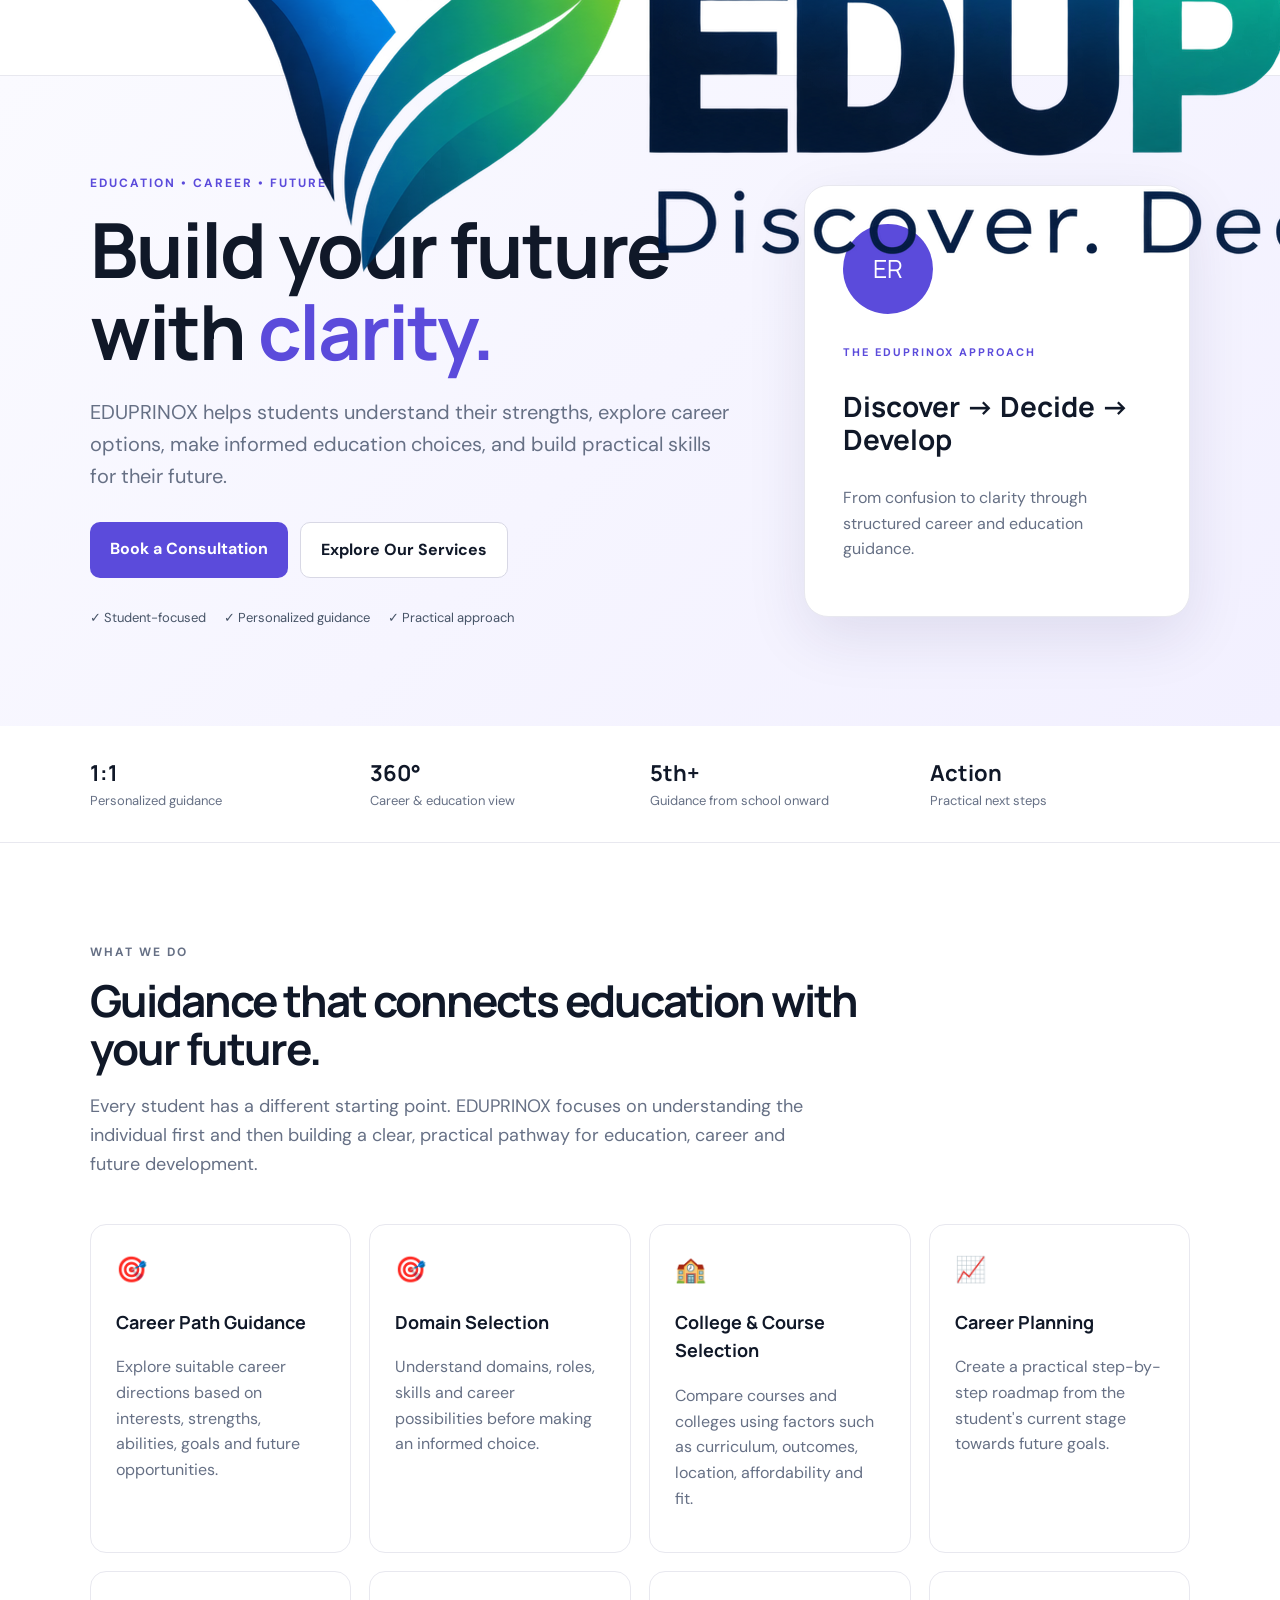
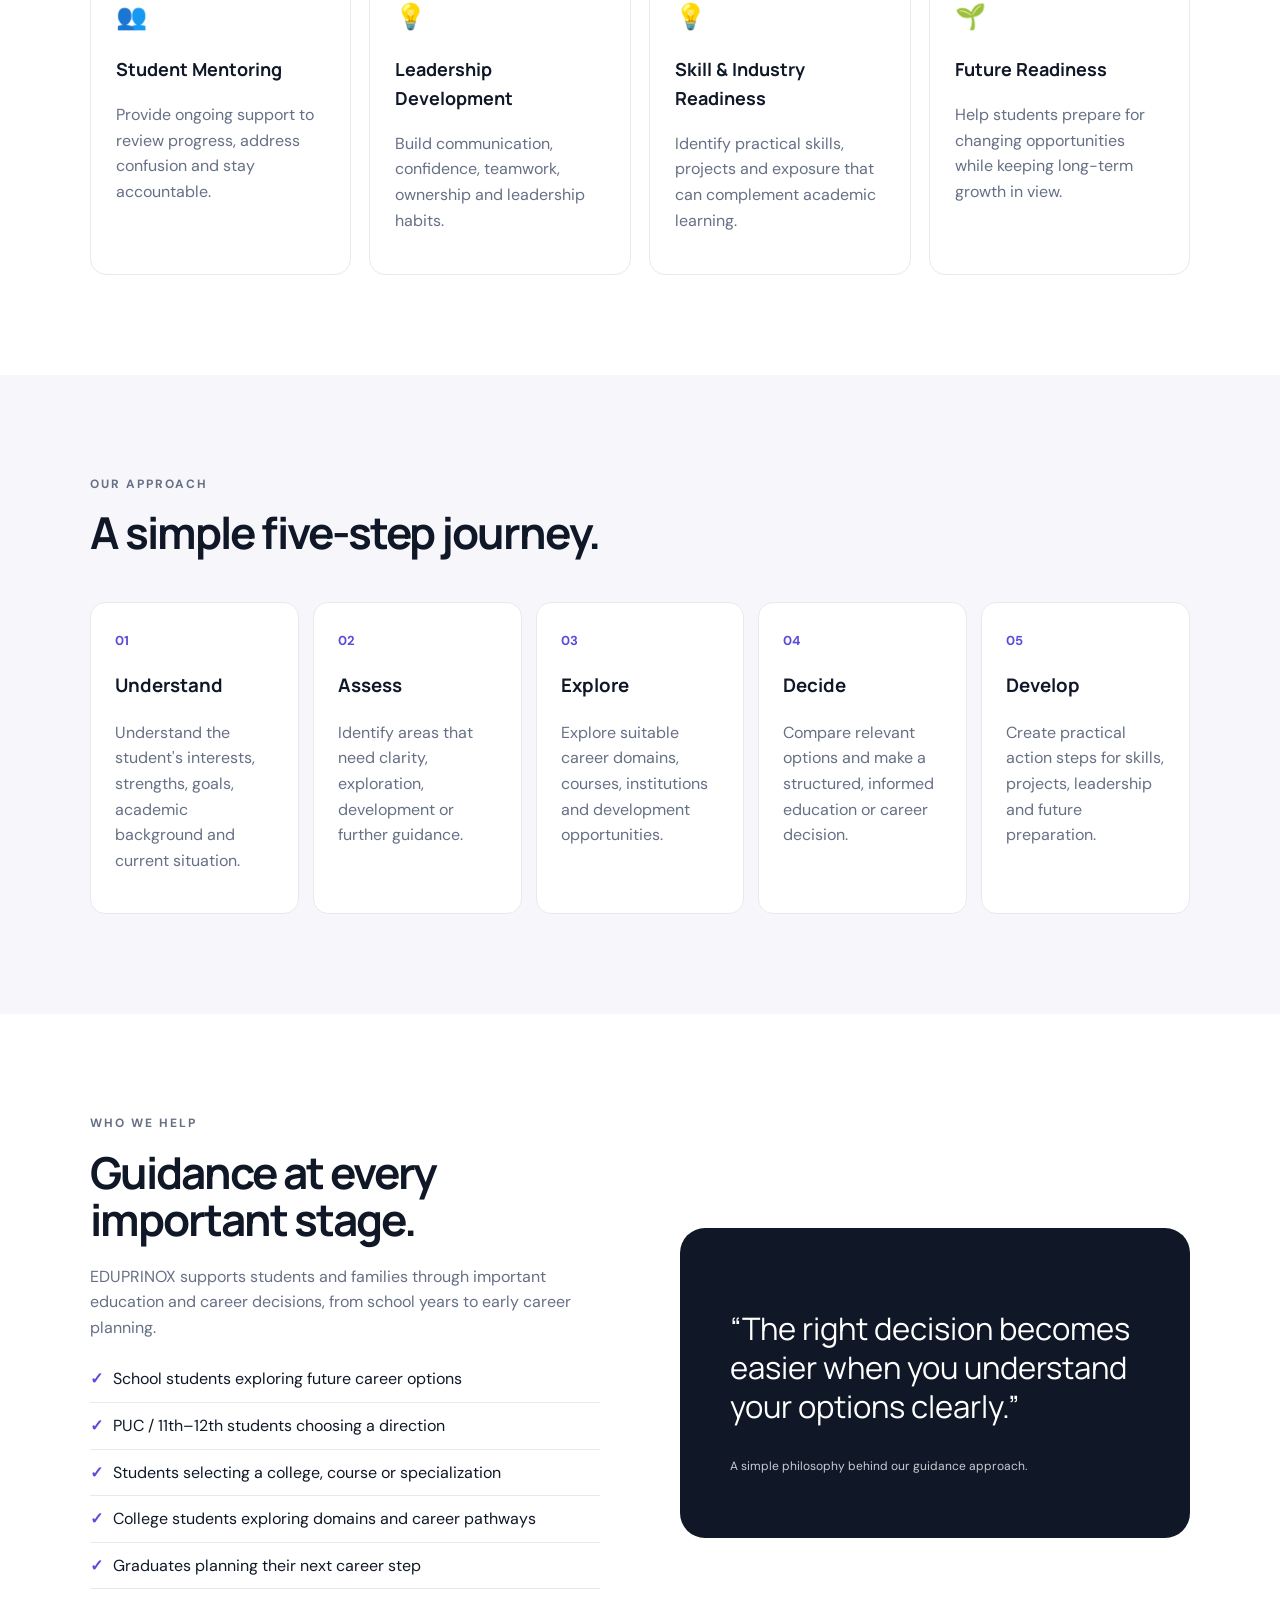
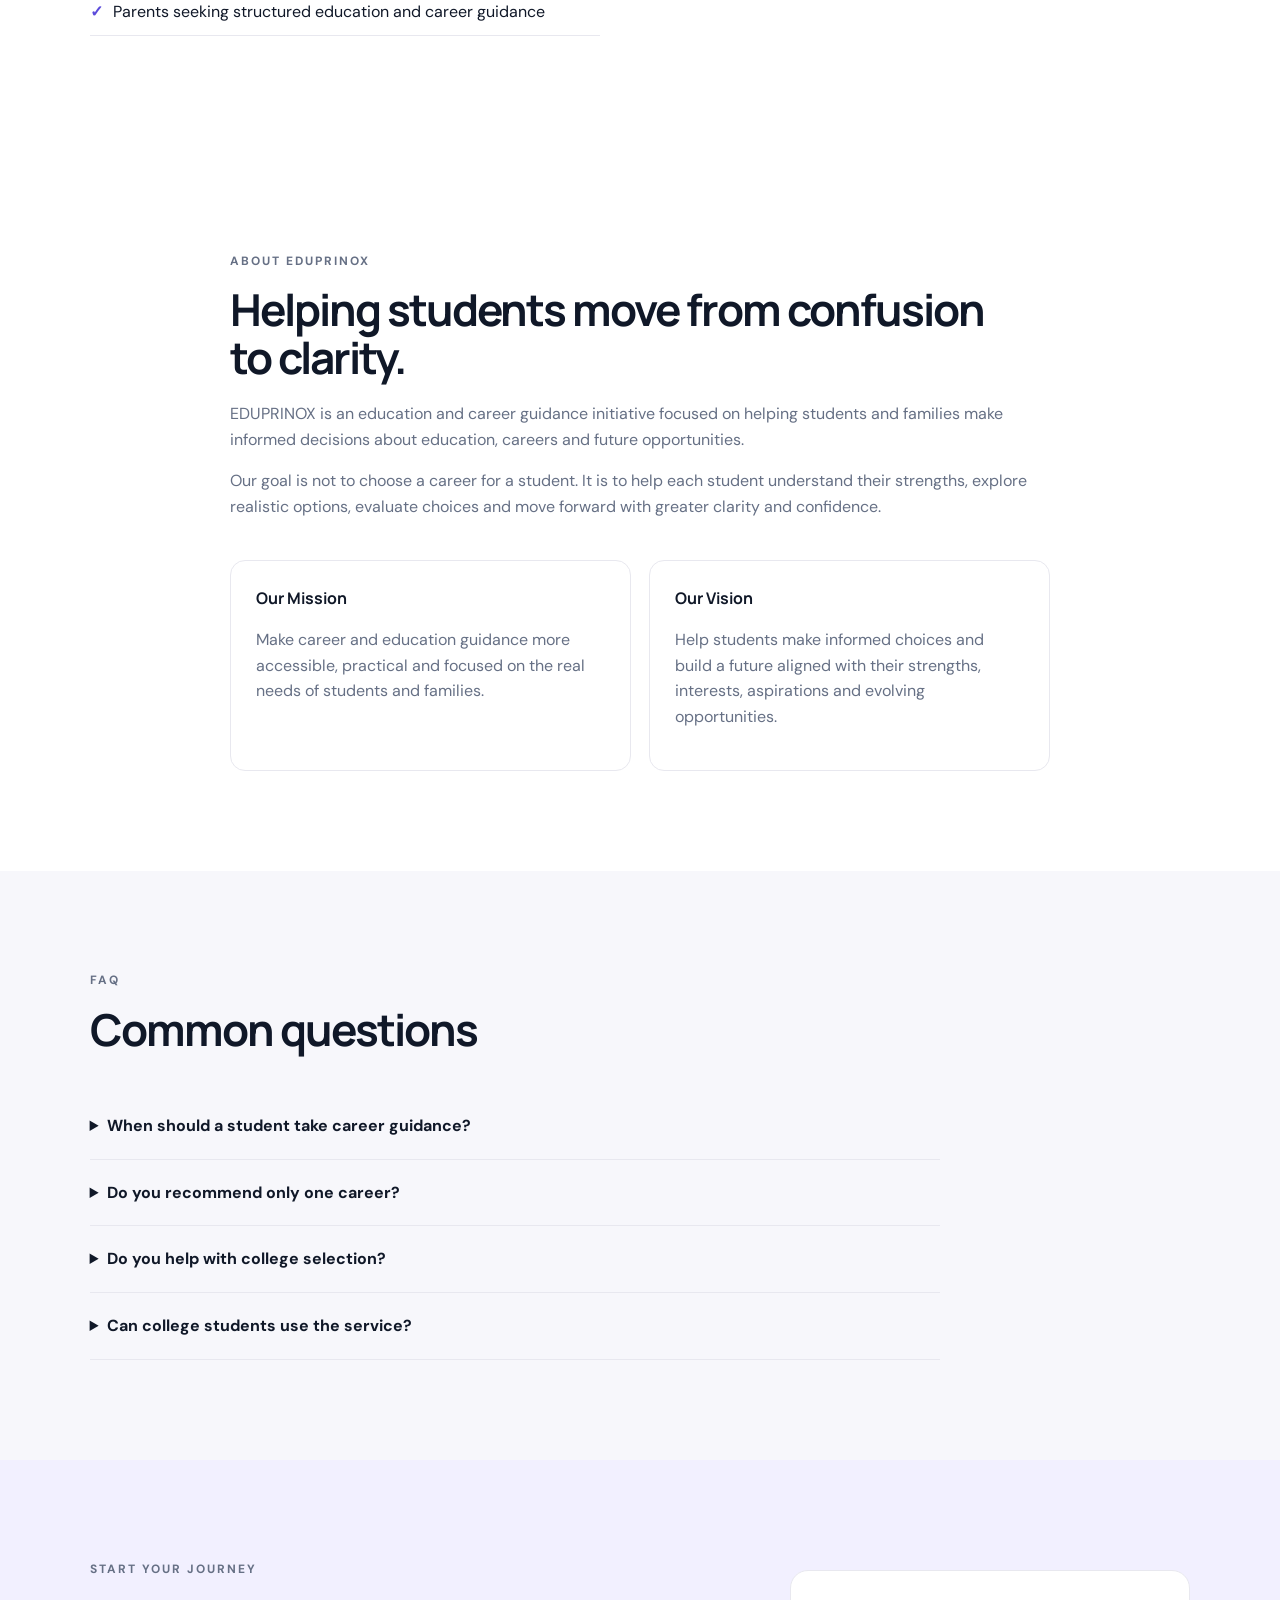
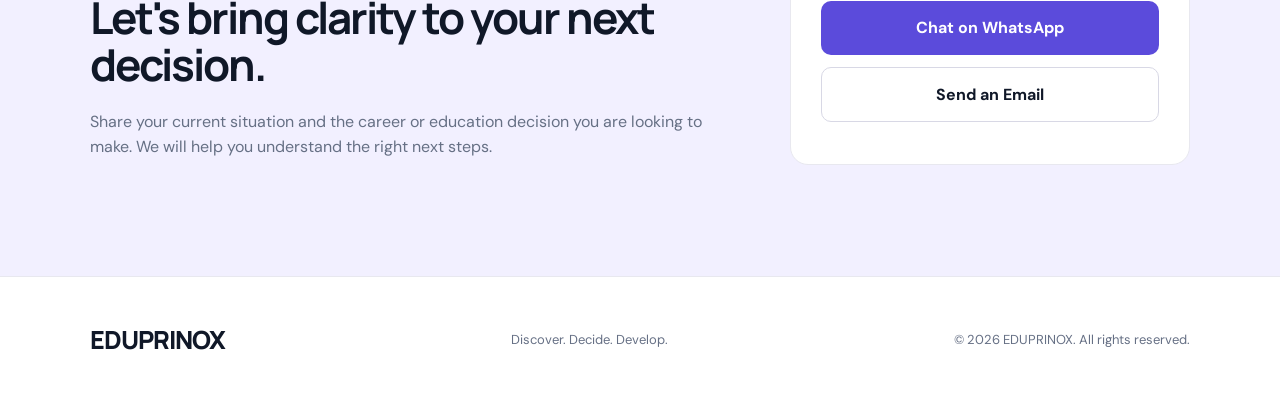
==== commit 1dbf2c37: "Update index.html" ====
--- a/index.html
+++ b/index.html
@@ -16,7 +16,9 @@
 </head>
 <body>
 <header class="nav">
-  <a class="logo" href="#home"><span>EDUPRINOX</span></a>
+  <a class="logo" href="#home">
+    <img src="logo.png" alt="EDUPRINOX - Discover. Decide. Develop.">
+  </a>
   <nav>
     <a href="#services">Services</a>
     <a href="#process">How It Works</a>
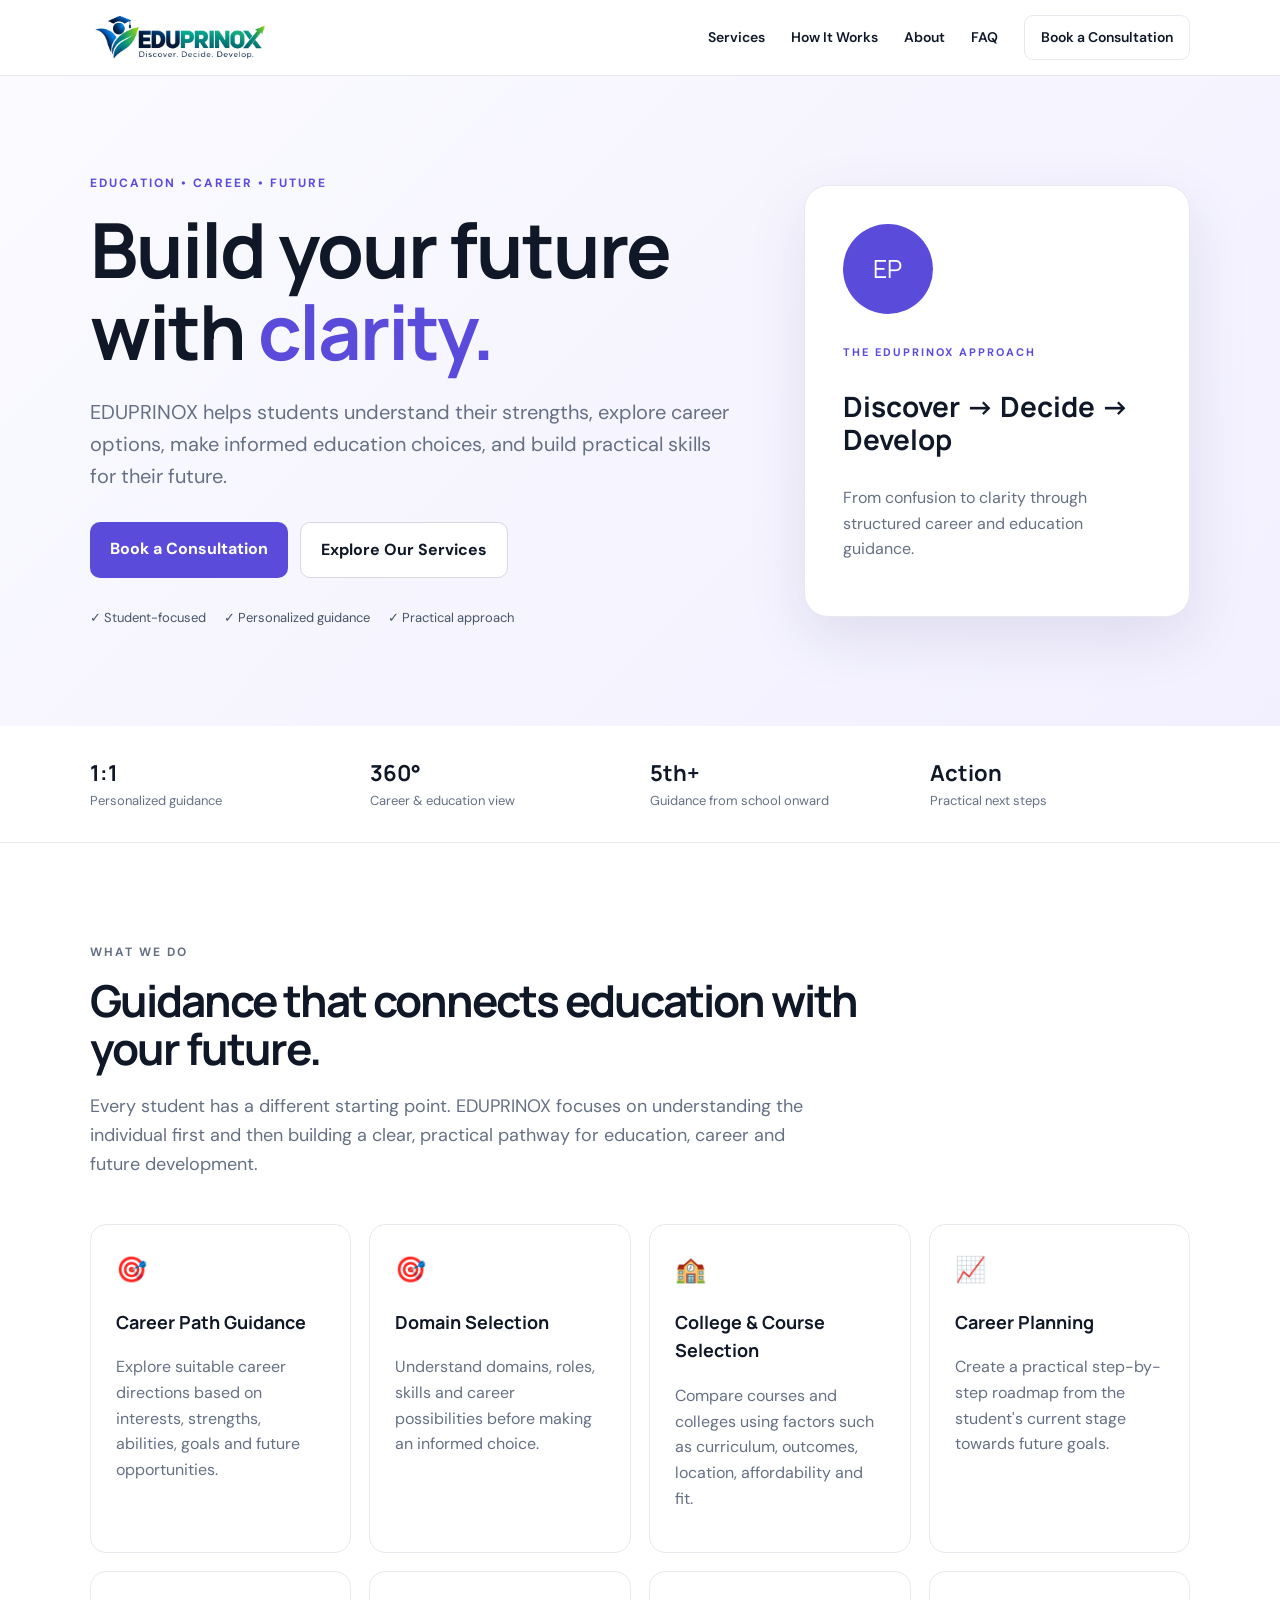
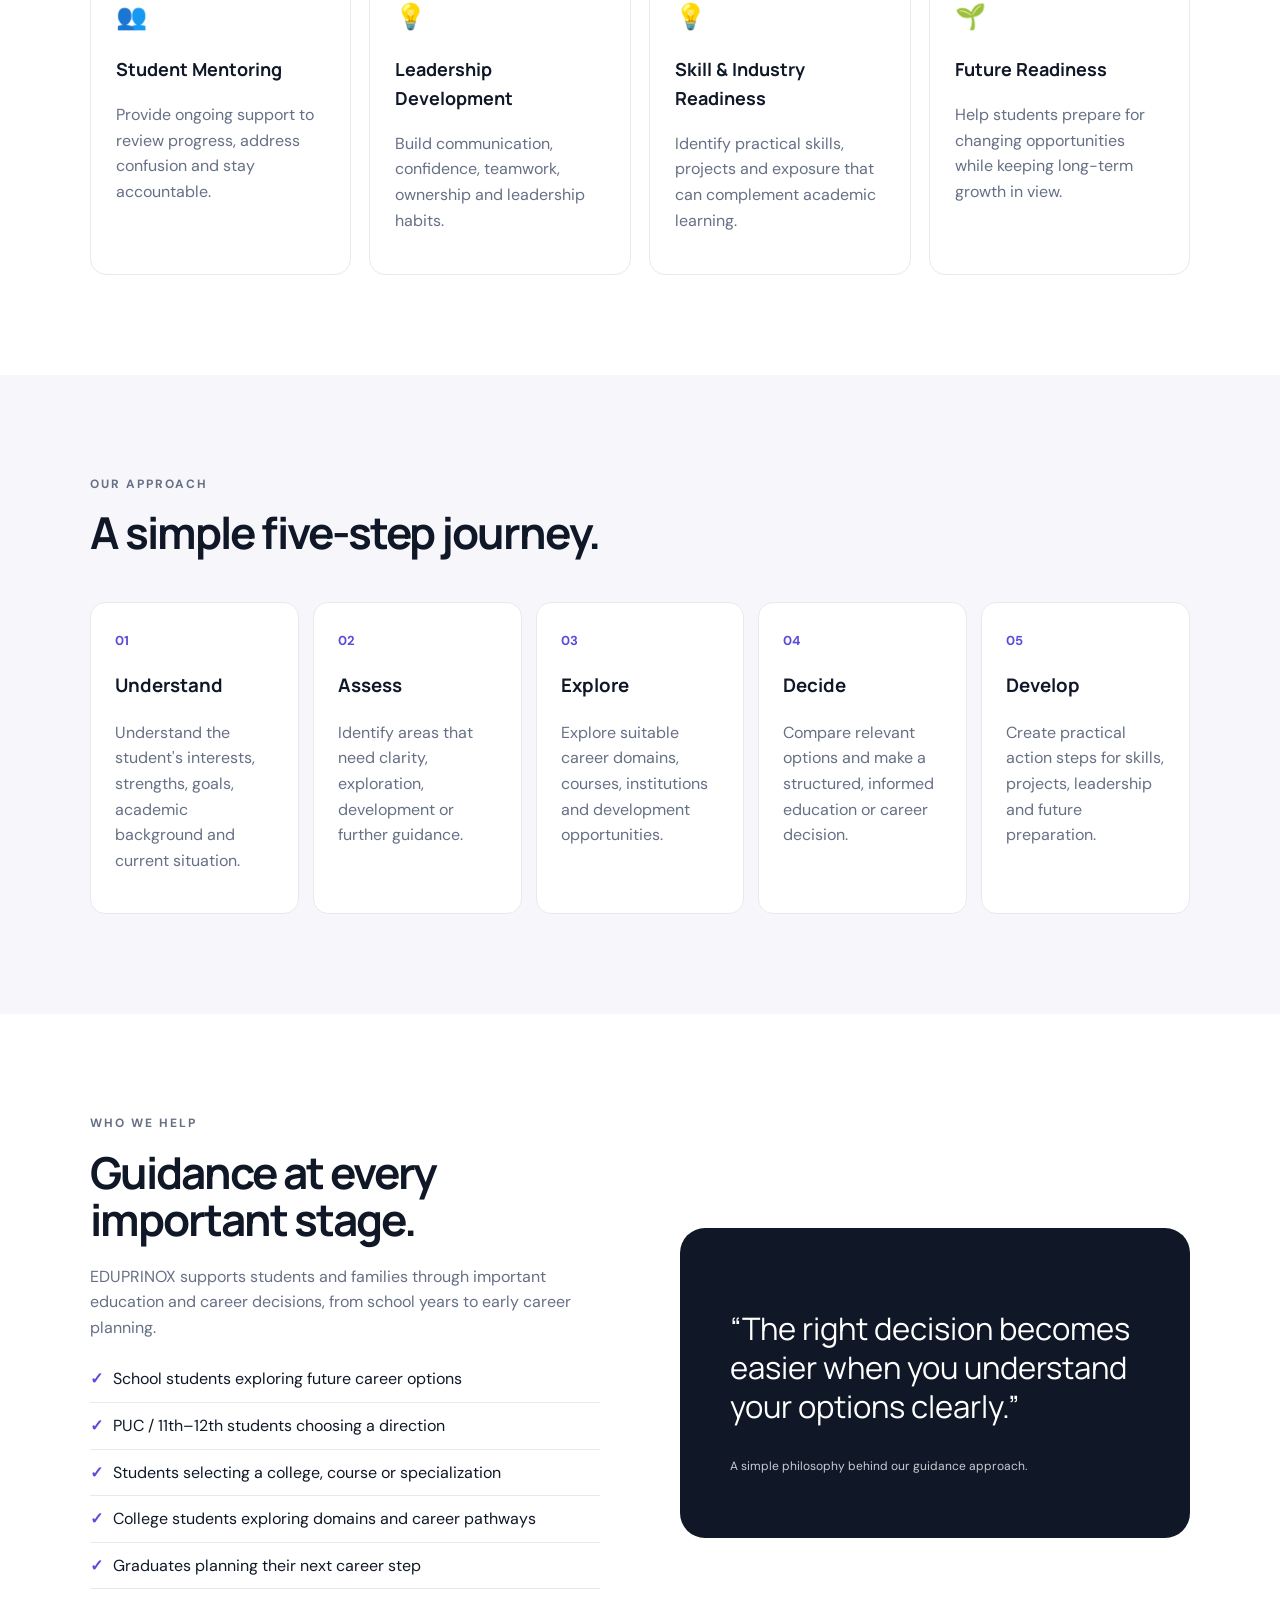
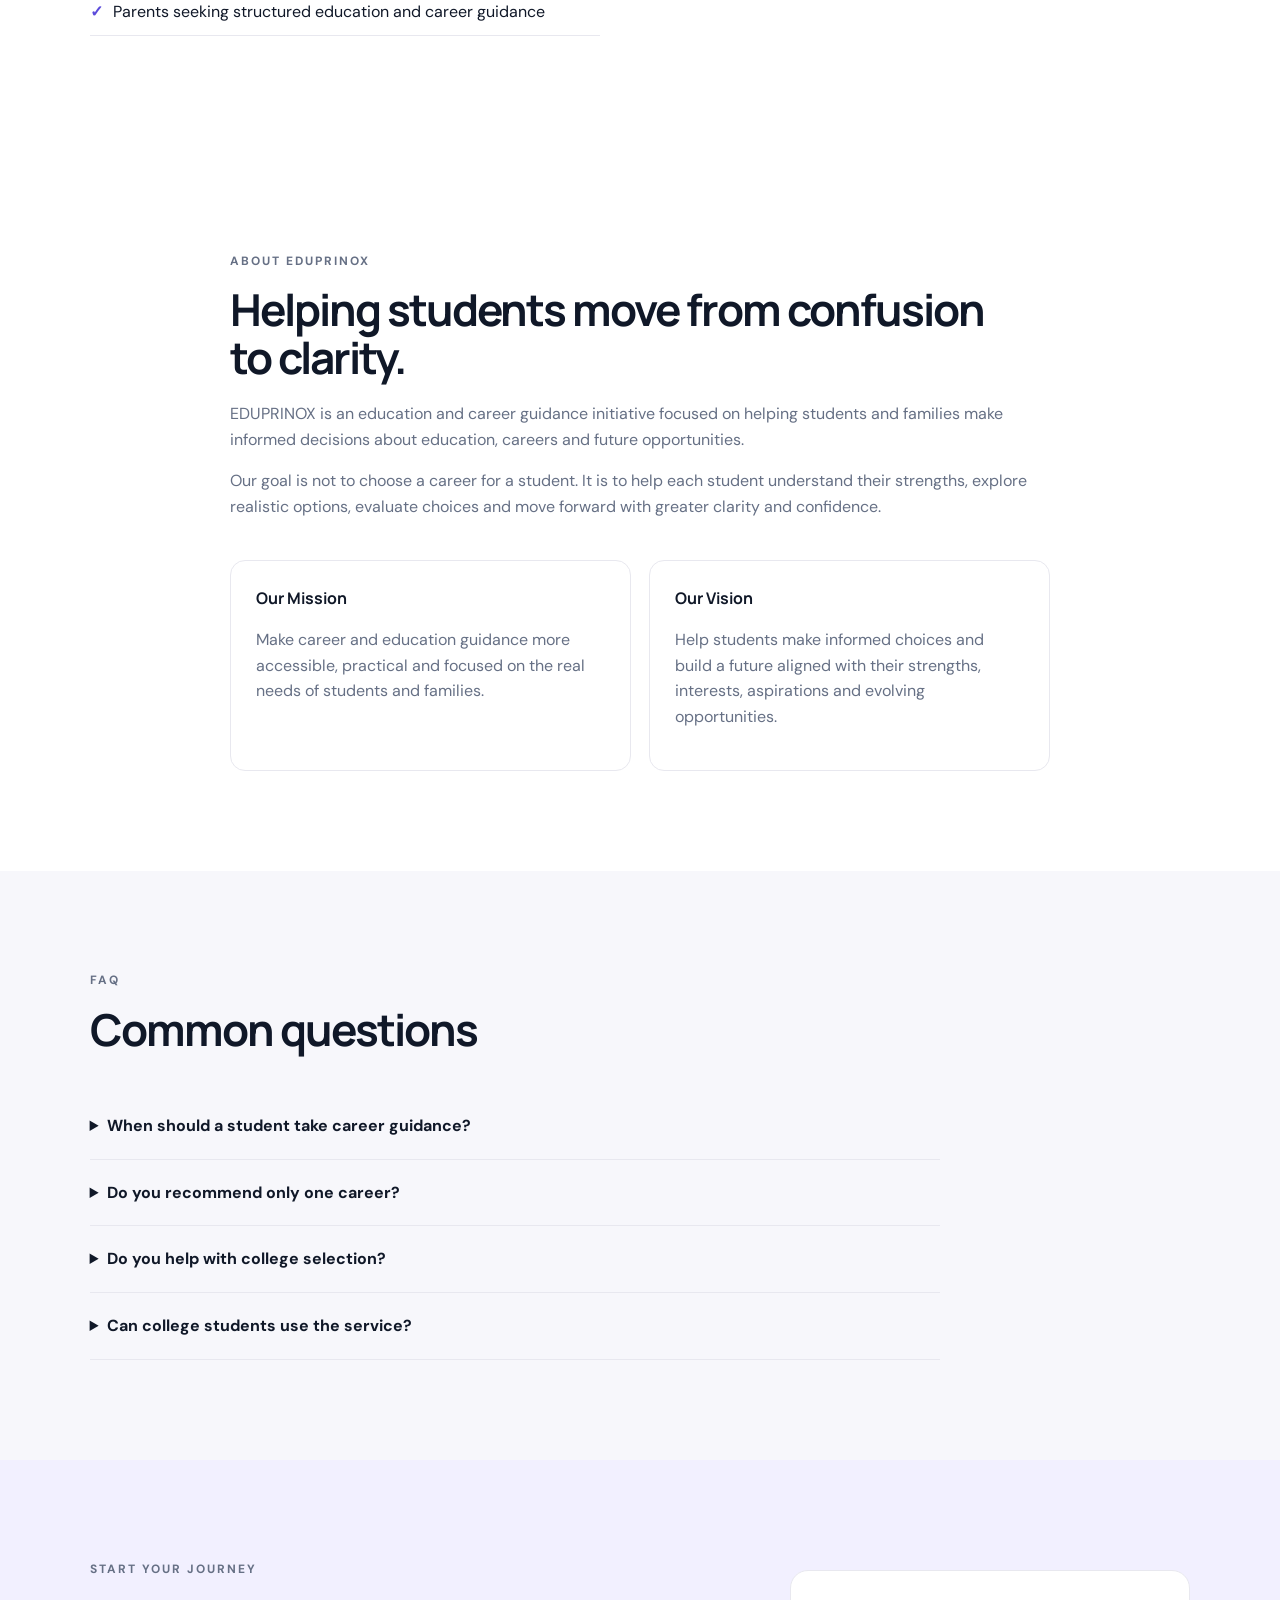
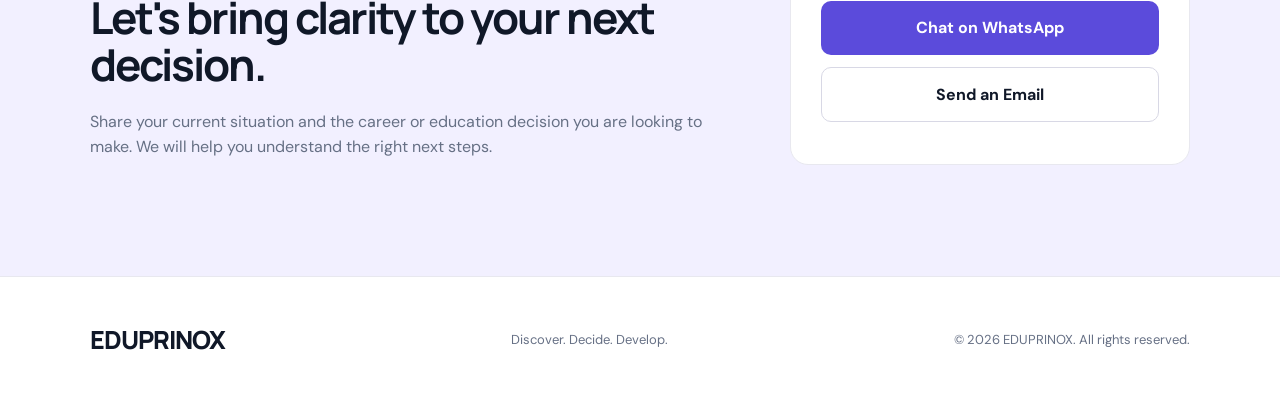
==== commit f6362a4f: "Update index.html" ====
--- a/index.html
+++ b/index.html
@@ -41,7 +41,7 @@
     <div class="trust"><span>✓ Student-focused</span><span>✓ Personalized guidance</span><span>✓ Practical approach</span></div>
   </div>
   <div class="hero-card">
-    <div class="orb">ER</div>
+    <div class="orb">EP</div>
     <p class="mini">THE EDUPRINOX APPROACH</p>
     <h3>Discover → Decide → Develop</h3>
     <p>From confusion to clarity through structured career and education guidance.</p>
--- a/style.css
+++ b/style.css
@@ -1,5 +1,5 @@
 @import url('https://fonts.googleapis.com/css2?family=DM+Sans:wght@400;500;600;700&family=Manrope:wght@700;800&display=swap');
 :root{--ink:#101828;--muted:#667085;--brand:#5b4bdb;--brand2:#7c6cf0;--light:#f7f7fb;--line:#e8e8ef;--white:#fff}
-*{box-sizing:border-box}html{scroll-behavior:smooth}body{margin:0;color:var(--ink);font-family:'DM Sans',sans-serif;line-height:1.6;background:var(--white)}a{text-decoration:none;color:inherit}.nav{height:76px;display:flex;align-items:center;justify-content:space-between;padding:0 7%;position:sticky;top:0;background:rgba(255,255,255,.94);backdrop-filter:blur(12px);border-bottom:1px solid var(--line);z-index:20}.logo{font-family:Manrope;font-size:25px;letter-spacing:-1px}.logo span{font-weight:800}.logo{font-weight:400}.nav nav{display:flex;align-items:center;gap:26px;font-size:14px;font-weight:600}.nav nav a:hover{color:var(--brand)}.nav-cta{padding:10px 16px;border:1px solid var(--line);border-radius:9px}.hero{min-height:650px;padding:90px 7%;display:grid;grid-template-columns:1.25fr .75fr;gap:70px;align-items:center;background:linear-gradient(135deg,#fafaff,#f2f0ff)}.eyebrow{font-size:12px;letter-spacing:2px;font-weight:700;color:var(--brand);margin:0 0 15px}.hero h1,h2{font-family:Manrope;letter-spacing:-2px;line-height:1.08}.hero h1{font-size:clamp(46px,6vw,76px);margin:0 0 24px}.hero h1 span{color:var(--brand)}.lead{font-size:20px;color:var(--muted);max-width:680px}.actions{display:flex;gap:12px;margin:30px 0}.btn{display:inline-block;padding:14px 20px;border-radius:10px;font-weight:700;text-align:center}.primary{background:var(--brand);color:#fff}.secondary{border:1px solid #d8d8e5;background:#fff}.trust{display:flex;gap:18px;flex-wrap:wrap;color:#475467;font-size:13px}.hero-card{background:#fff;border:1px solid var(--line);border-radius:24px;padding:38px;box-shadow:0 20px 60px rgba(35,31,90,.1)}.orb{width:90px;height:90px;border-radius:50%;display:grid;place-items:center;background:var(--brand);color:#fff;font-family:Manrope;font-size:25px;margin-bottom:30px}.mini{font-size:11px;letter-spacing:2px;color:var(--brand);font-weight:700}.hero-card h3{font-family:Manrope;font-size:28px;line-height:1.2}.hero-card p:last-child{color:var(--muted)}.stats{display:grid;grid-template-columns:repeat(4,1fr);padding:30px 7%;border-bottom:1px solid var(--line);gap:20px}.stats div{display:flex;flex-direction:column}.stats strong{font-family:Manrope;font-size:22px}.stats span{font-size:13px;color:var(--muted)}.section{padding:100px 7%}.section h2{font-size:44px;max-width:800px;margin:0 0 20px}.section-intro{max-width:720px;color:var(--muted);font-size:18px}.grid{display:grid;grid-template-columns:repeat(4,1fr);gap:18px;margin-top:45px}.grid article{border:1px solid var(--line);border-radius:16px;padding:25px;background:#fff}.grid article:hover{transform:translateY(-3px);box-shadow:0 12px 35px rgba(16,24,40,.07);transition:.2s}.icon{font-size:25px}.grid h3{font-family:Manrope;font-size:18px}.grid p,.steps p,.section p{color:var(--muted)}.alt{background:var(--light)}.steps{display:grid;grid-template-columns:repeat(5,1fr);gap:14px;margin-top:45px}.steps>div{background:#fff;border:1px solid var(--line);padding:24px;border-radius:15px}.steps b{color:var(--brand);font-size:13px}.steps h3{font-family:Manrope}.split{display:grid;grid-template-columns:1fr 1fr;gap:80px;align-items:center}.checklist{list-style:none;padding:0}.checklist li{padding:10px 0;border-bottom:1px solid var(--line)}.checklist li:before{content:'✓';color:var(--brand);font-weight:800;margin-right:10px}.quote-card{background:#101828;color:#fff;border-radius:25px;padding:50px}.quote{font-family:Manrope;font-size:31px!important;line-height:1.25;color:#fff!important}.small{font-size:12px!important;color:var(--muted)}.quote-card .small{color:#c9cbd3}.about{max-width:1000px;margin:auto}.mission{display:grid;grid-template-columns:1fr 1fr;gap:18px;margin-top:40px}.mission div{border:1px solid var(--line);border-radius:15px;padding:25px}.mission strong{font-family:Manrope}.faq{max-width:850px;margin-top:40px}.faq details{border-bottom:1px solid var(--line);padding:20px 0}.faq summary{cursor:pointer;font-weight:700}.contact{background:#f2f0ff;display:grid;grid-template-columns:1fr 400px;gap:70px;align-items:center}.contact-card{background:#fff;padding:30px;border-radius:18px;border:1px solid var(--line)}.full{display:block;width:100%;margin-bottom:12px}footer{padding:40px 7%;border-top:1px solid var(--line);display:flex;justify-content:space-between;align-items:center;gap:20px;font-size:13px;color:var(--muted)}footer .logo{color:var(--ink)}
+*{box-sizing:border-box}html{scroll-behavior:smooth}body{margin:0;color:var(--ink);font-family:'DM Sans',sans-serif;line-height:1.6;background:var(--white)}a{text-decoration:none;color:inherit}.nav{height:76px;display:flex;align-items:center;justify-content:space-between;padding:0 7%;position:sticky;top:0;background:rgba(255,255,255,.94);backdrop-filter:blur(12px);border-bottom:1px solid var(--line);z-index:20}.logo{font-family:Manrope;font-size:25px;letter-spacing:-1px}.logo img{width:180px;height:auto;display:block}.logo span{font-weight:800}.logo{font-weight:400}.nav nav{display:flex;align-items:center;gap:26px;font-size:14px;font-weight:600}.nav nav a:hover{color:var(--brand)}.nav-cta{padding:10px 16px;border:1px solid var(--line);border-radius:9px}.hero{min-height:650px;padding:90px 7%;display:grid;grid-template-columns:1.25fr .75fr;gap:70px;align-items:center;background:linear-gradient(135deg,#fafaff,#f2f0ff)}.eyebrow{font-size:12px;letter-spacing:2px;font-weight:700;color:var(--brand);margin:0 0 15px}.hero h1,h2{font-family:Manrope;letter-spacing:-2px;line-height:1.08}.hero h1{font-size:clamp(46px,6vw,76px);margin:0 0 24px}.hero h1 span{color:var(--brand)}.lead{font-size:20px;color:var(--muted);max-width:680px}.actions{display:flex;gap:12px;margin:30px 0}.btn{display:inline-block;padding:14px 20px;border-radius:10px;font-weight:700;text-align:center}.primary{background:var(--brand);color:#fff}.secondary{border:1px solid #d8d8e5;background:#fff}.trust{display:flex;gap:18px;flex-wrap:wrap;color:#475467;font-size:13px}.hero-card{background:#fff;border:1px solid var(--line);border-radius:24px;padding:38px;box-shadow:0 20px 60px rgba(35,31,90,.1)}.orb{width:90px;height:90px;border-radius:50%;display:grid;place-items:center;background:var(--brand);color:#fff;font-family:Manrope;font-size:25px;margin-bottom:30px}.mini{font-size:11px;letter-spacing:2px;color:var(--brand);font-weight:700}.hero-card h3{font-family:Manrope;font-size:28px;line-height:1.2}.hero-card p:last-child{color:var(--muted)}.stats{display:grid;grid-template-columns:repeat(4,1fr);padding:30px 7%;border-bottom:1px solid var(--line);gap:20px}.stats div{display:flex;flex-direction:column}.stats strong{font-family:Manrope;font-size:22px}.stats span{font-size:13px;color:var(--muted)}.section{padding:100px 7%}.section h2{font-size:44px;max-width:800px;margin:0 0 20px}.section-intro{max-width:720px;color:var(--muted);font-size:18px}.grid{display:grid;grid-template-columns:repeat(4,1fr);gap:18px;margin-top:45px}.grid article{border:1px solid var(--line);border-radius:16px;padding:25px;background:#fff}.grid article:hover{transform:translateY(-3px);box-shadow:0 12px 35px rgba(16,24,40,.07);transition:.2s}.icon{font-size:25px}.grid h3{font-family:Manrope;font-size:18px}.grid p,.steps p,.section p{color:var(--muted)}.alt{background:var(--light)}.steps{display:grid;grid-template-columns:repeat(5,1fr);gap:14px;margin-top:45px}.steps>div{background:#fff;border:1px solid var(--line);padding:24px;border-radius:15px}.steps b{color:var(--brand);font-size:13px}.steps h3{font-family:Manrope}.split{display:grid;grid-template-columns:1fr 1fr;gap:80px;align-items:center}.checklist{list-style:none;padding:0}.checklist li{padding:10px 0;border-bottom:1px solid var(--line)}.checklist li:before{content:'✓';color:var(--brand);font-weight:800;margin-right:10px}.quote-card{background:#101828;color:#fff;border-radius:25px;padding:50px}.quote{font-family:Manrope;font-size:31px!important;line-height:1.25;color:#fff!important}.small{font-size:12px!important;color:var(--muted)}.quote-card .small{color:#c9cbd3}.about{max-width:1000px;margin:auto}.mission{display:grid;grid-template-columns:1fr 1fr;gap:18px;margin-top:40px}.mission div{border:1px solid var(--line);border-radius:15px;padding:25px}.mission strong{font-family:Manrope}.faq{max-width:850px;margin-top:40px}.faq details{border-bottom:1px solid var(--line);padding:20px 0}.faq summary{cursor:pointer;font-weight:700}.contact{background:#f2f0ff;display:grid;grid-template-columns:1fr 400px;gap:70px;align-items:center}.contact-card{background:#fff;padding:30px;border-radius:18px;border:1px solid var(--line)}.full{display:block;width:100%;margin-bottom:12px}footer{padding:40px 7%;border-top:1px solid var(--line);display:flex;justify-content:space-between;align-items:center;gap:20px;font-size:13px;color:var(--muted)}footer .logo{color:var(--ink)}
 @media(max-width:900px){.nav nav a:not(.nav-cta){display:none}.hero,.split,.contact{grid-template-columns:1fr}.hero{padding-top:60px}.grid{grid-template-columns:repeat(2,1fr)}.steps{grid-template-columns:1fr 1fr}.stats{grid-template-columns:repeat(2,1fr)}.section{padding:75px 6%}.section h2{font-size:36px}footer{flex-direction:column;align-items:flex-start}}
 @media(max-width:560px){.grid,.steps,.mission{grid-template-columns:1fr}.hero h1{font-size:45px}.hero-card{padding:25px}.nav{padding:0 5%}.stats{padding:25px 6%}}
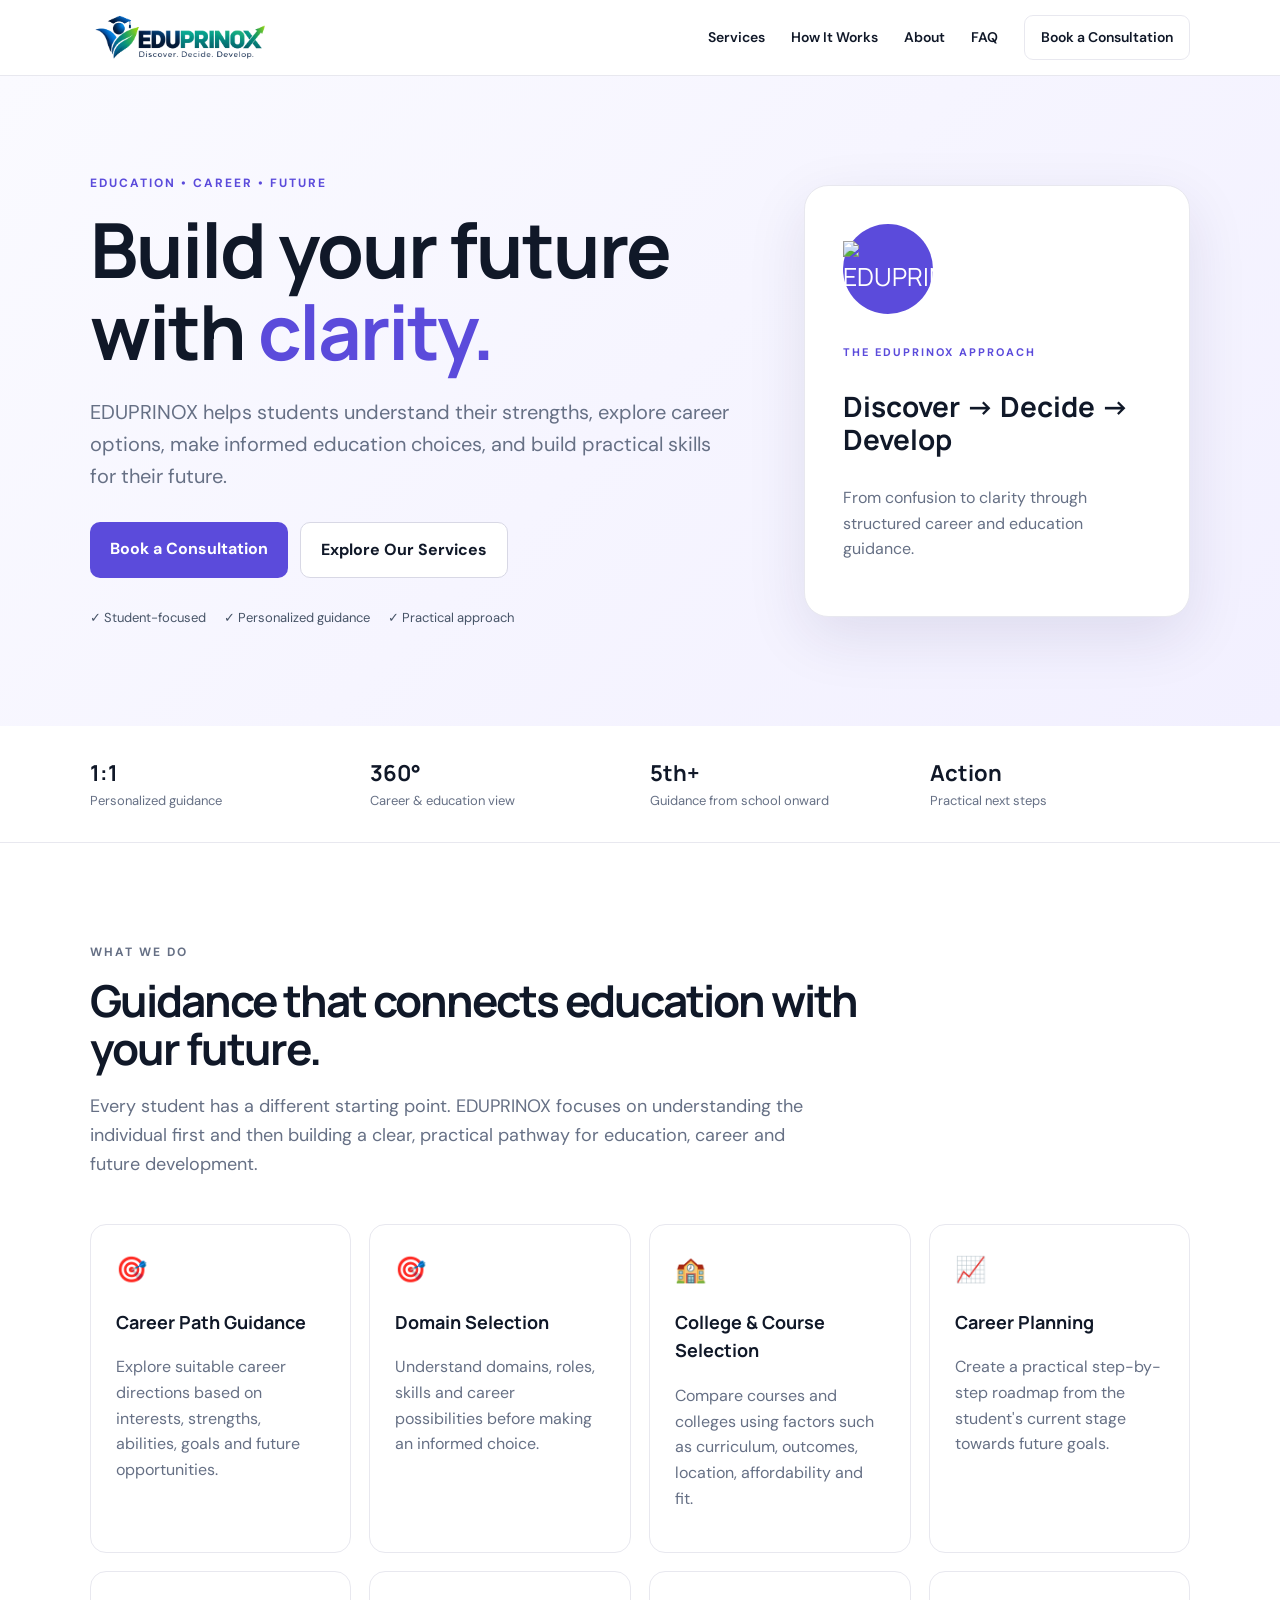
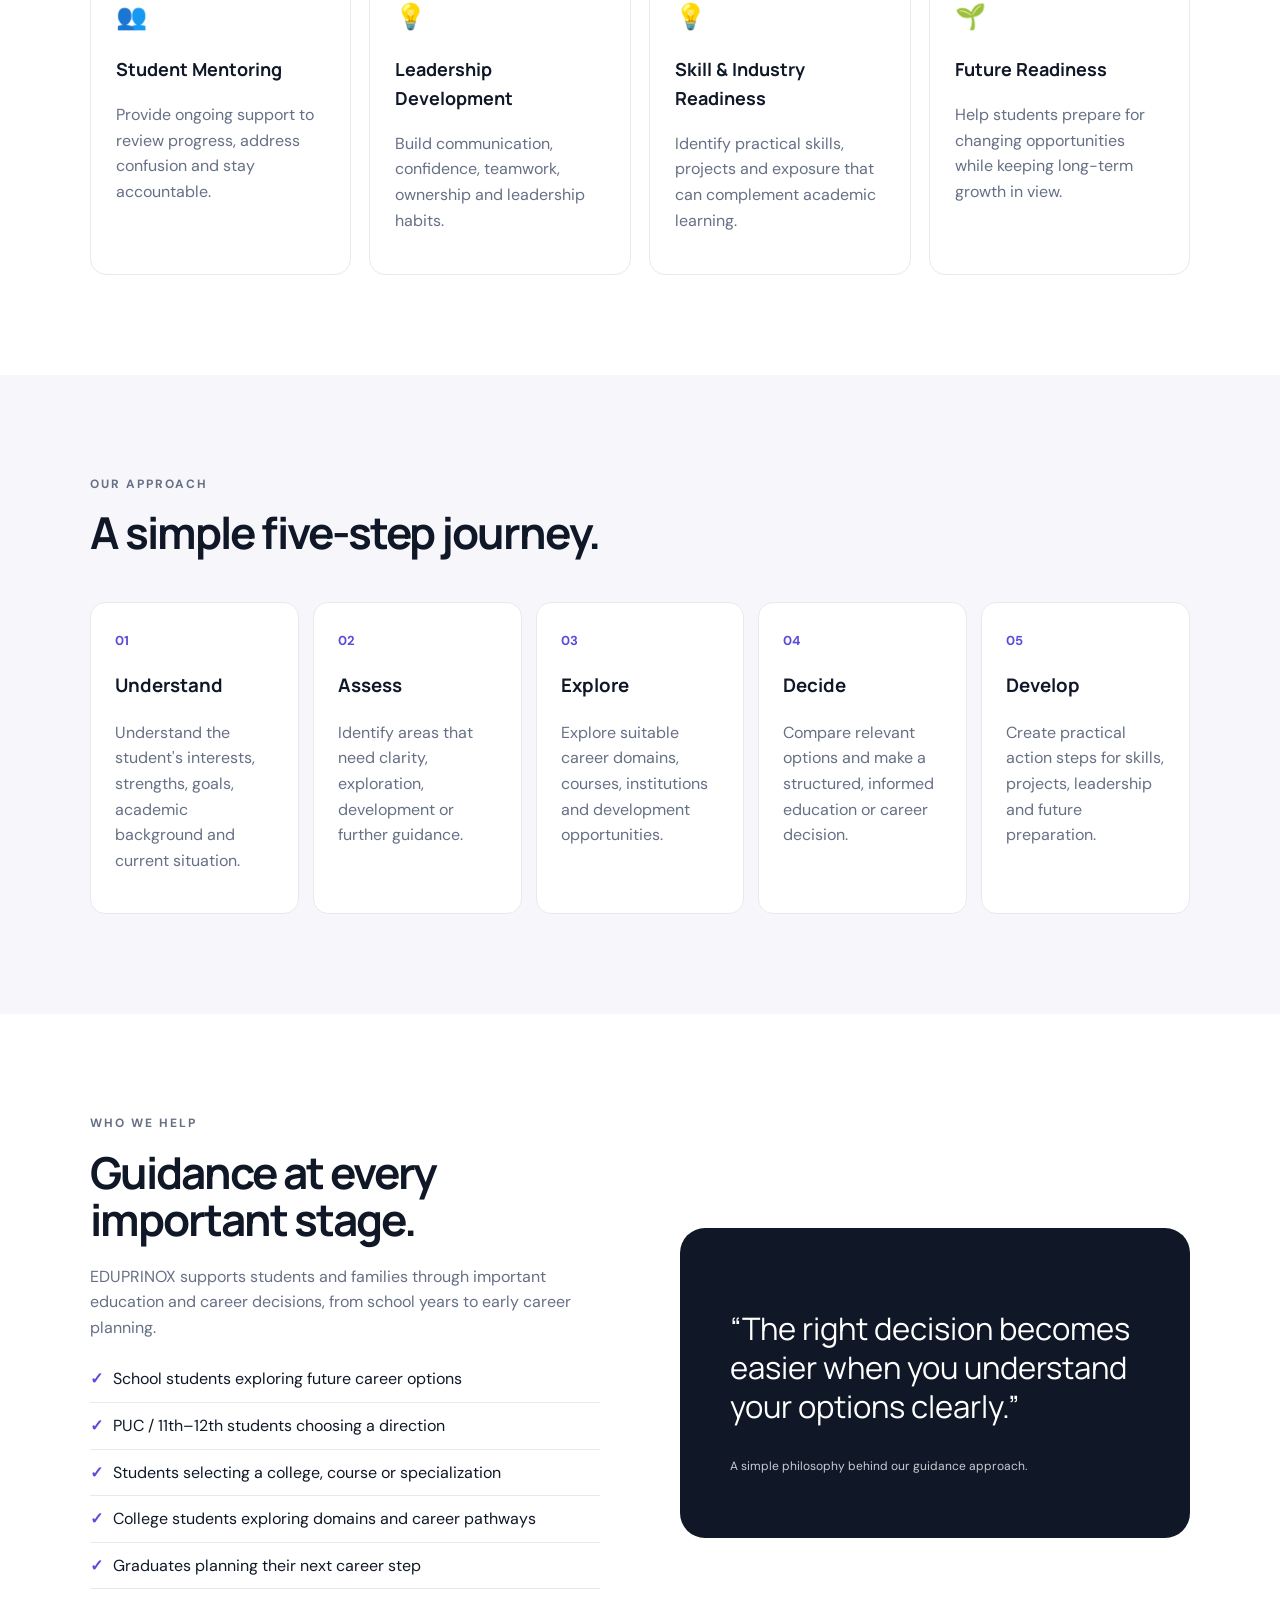
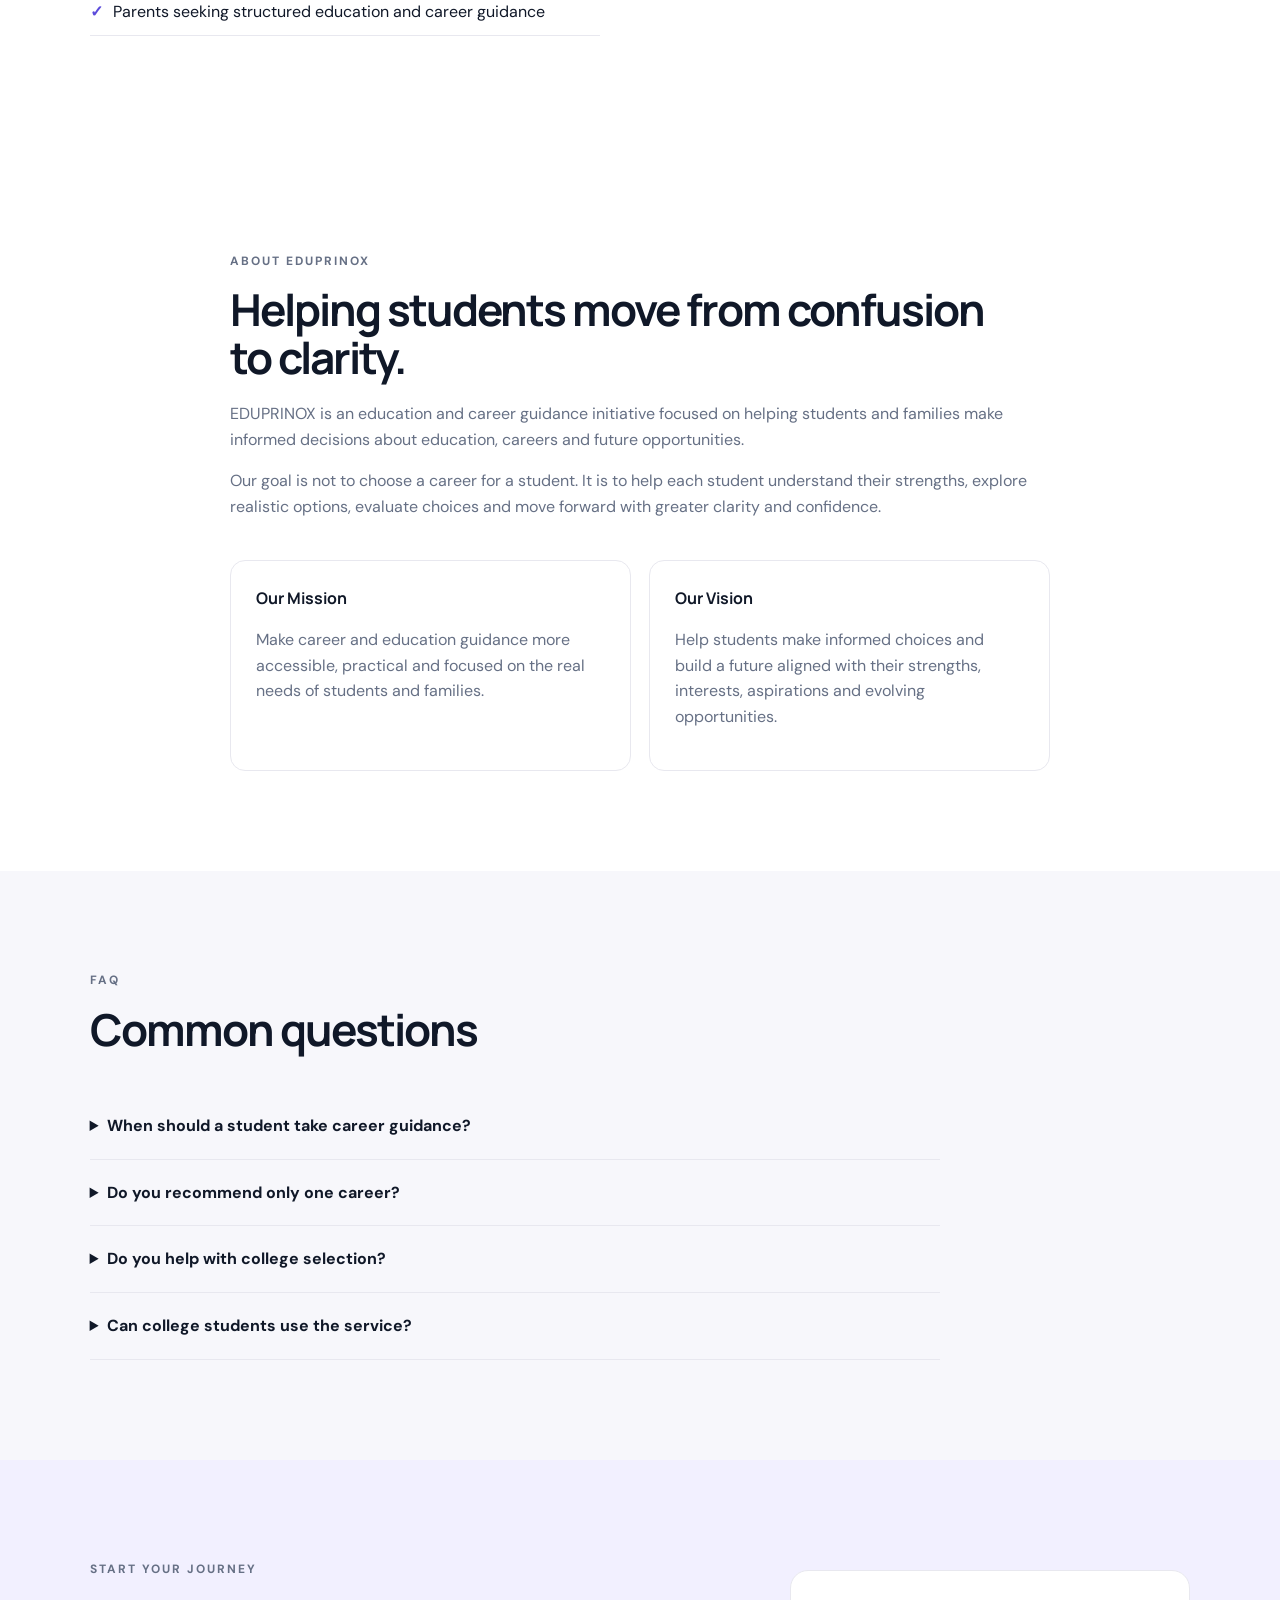
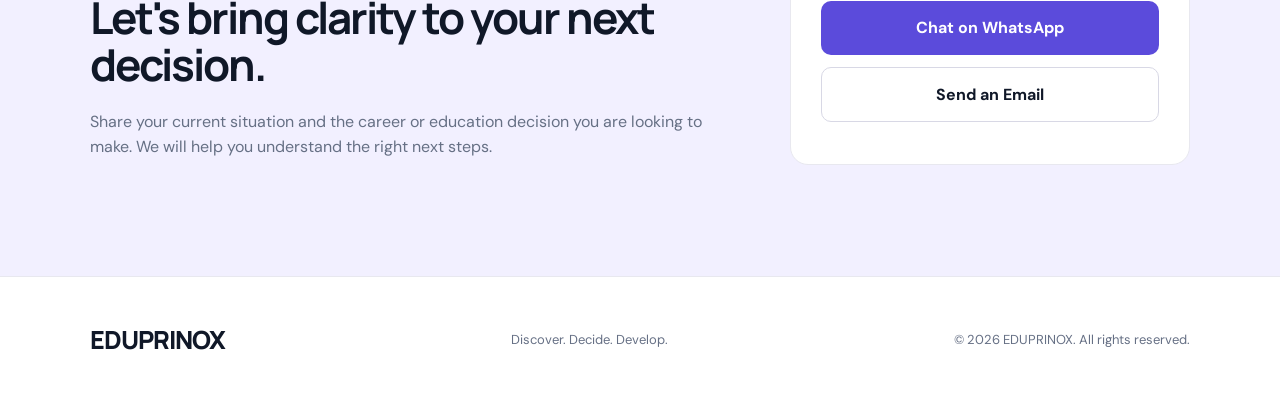
==== commit 490a1da1: "Update index.html" ====
--- a/index.html
+++ b/index.html
@@ -41,7 +41,9 @@
     <div class="trust"><span>✓ Student-focused</span><span>✓ Personalized guidance</span><span>✓ Practical approach</span></div>
   </div>
   <div class="hero-card">
-    <div class="orb">EP</div>
+    <div class="orb">
+  <img src="logo-mark.png" alt="EDUPRINOX">
+</div>
     <p class="mini">THE EDUPRINOX APPROACH</p>
     <h3>Discover → Decide → Develop</h3>
     <p>From confusion to clarity through structured career and education guidance.</p>
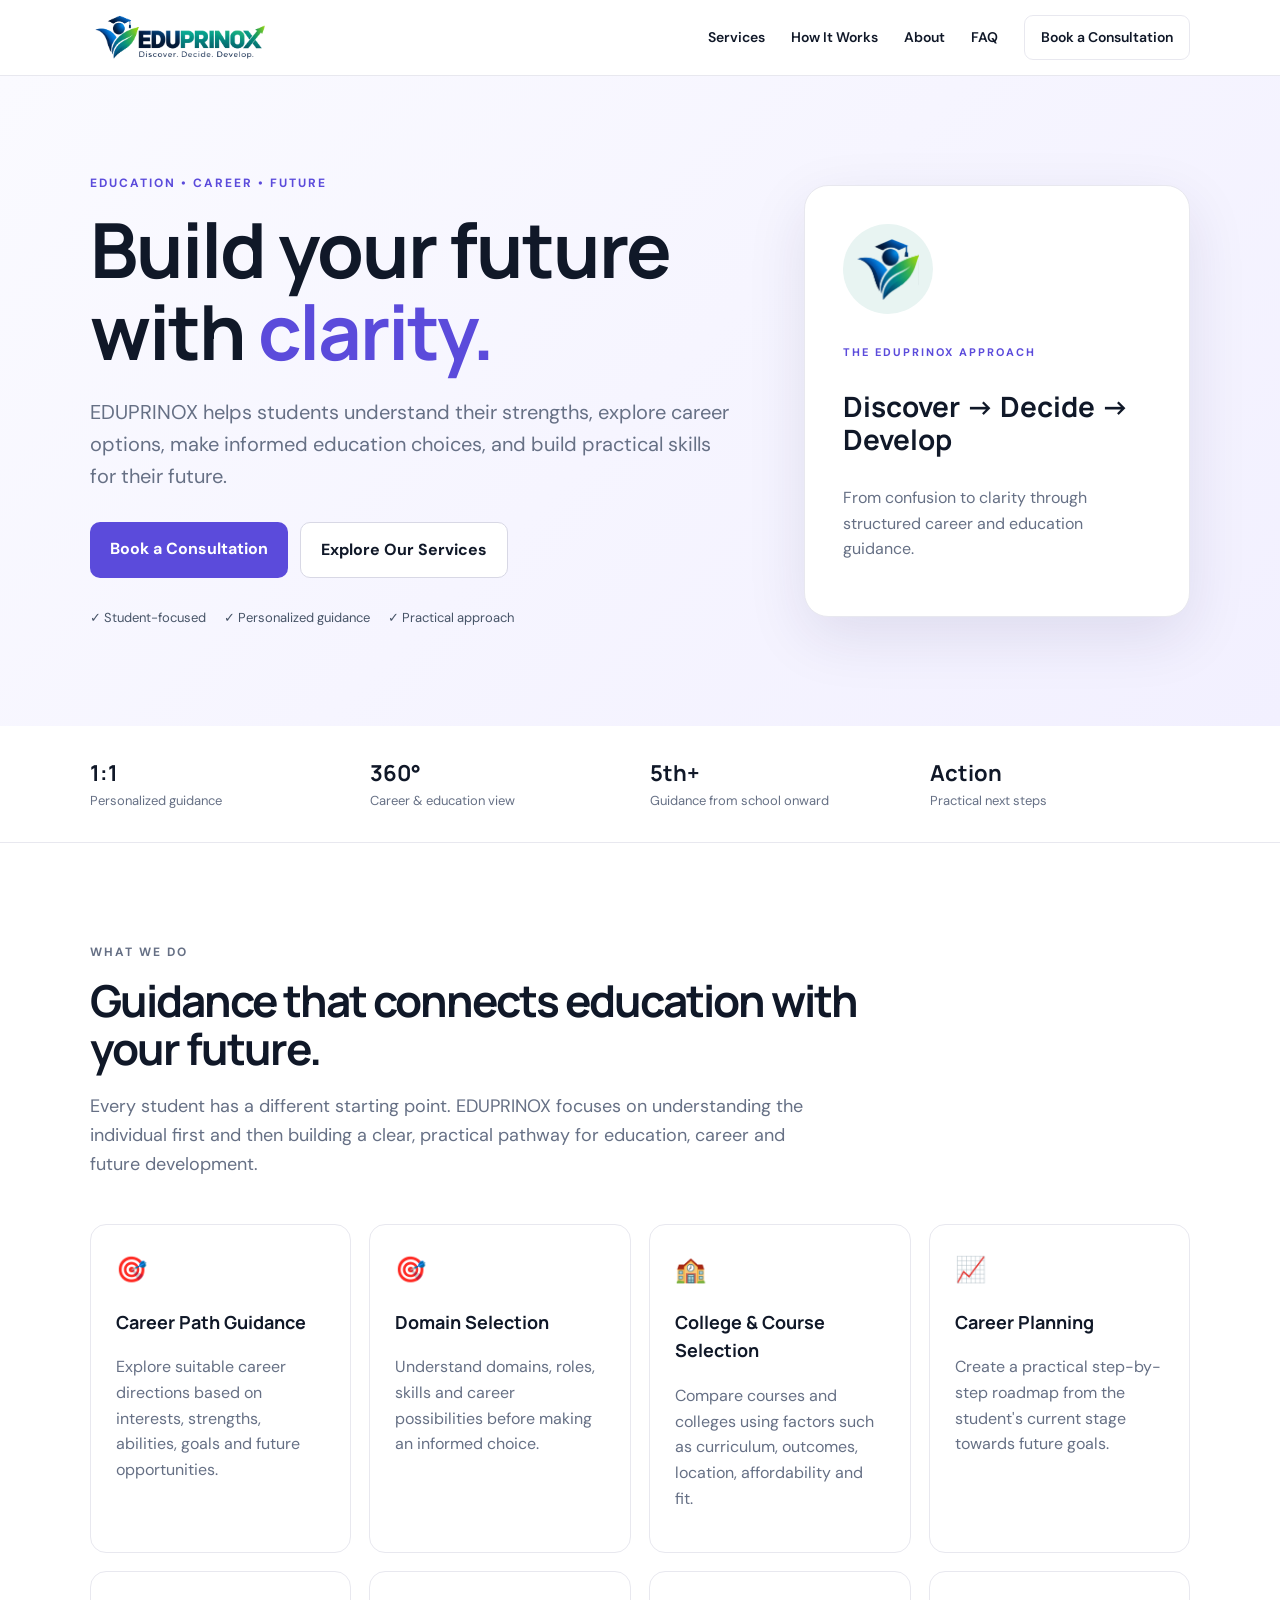
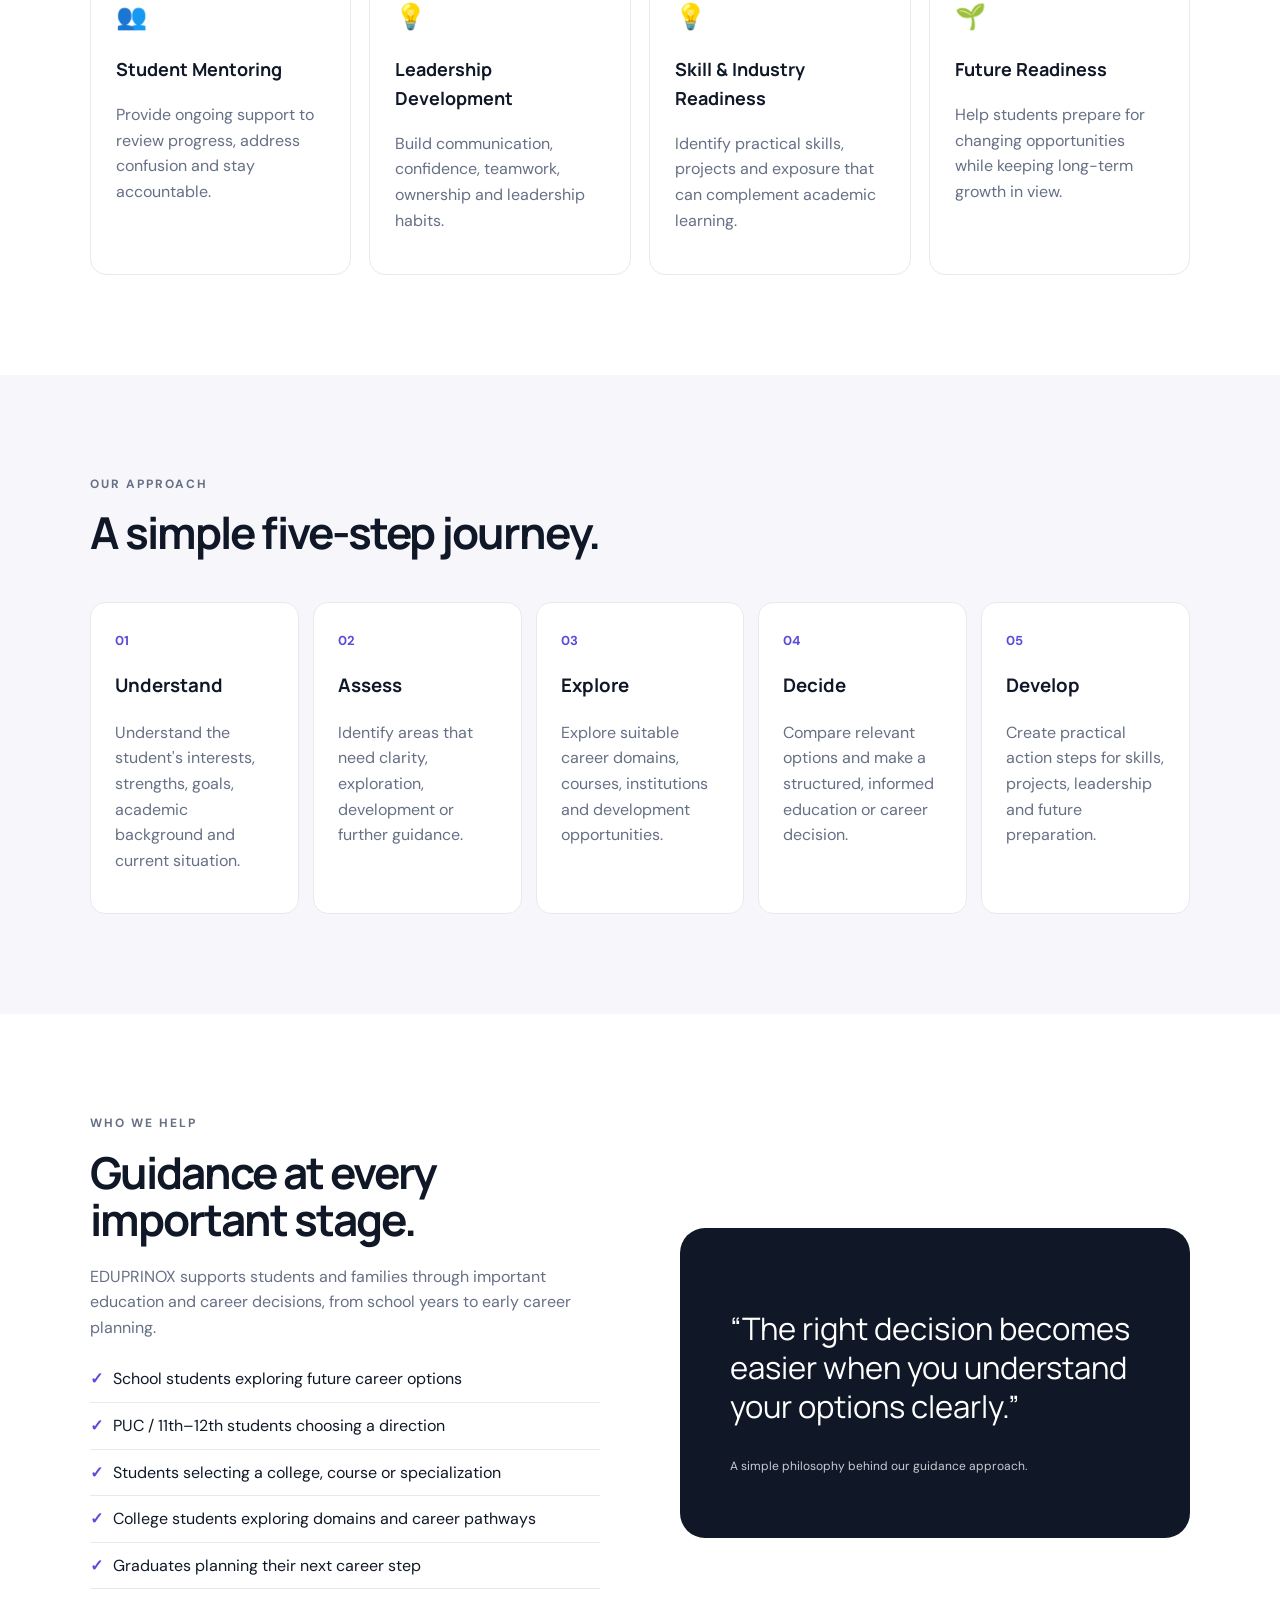
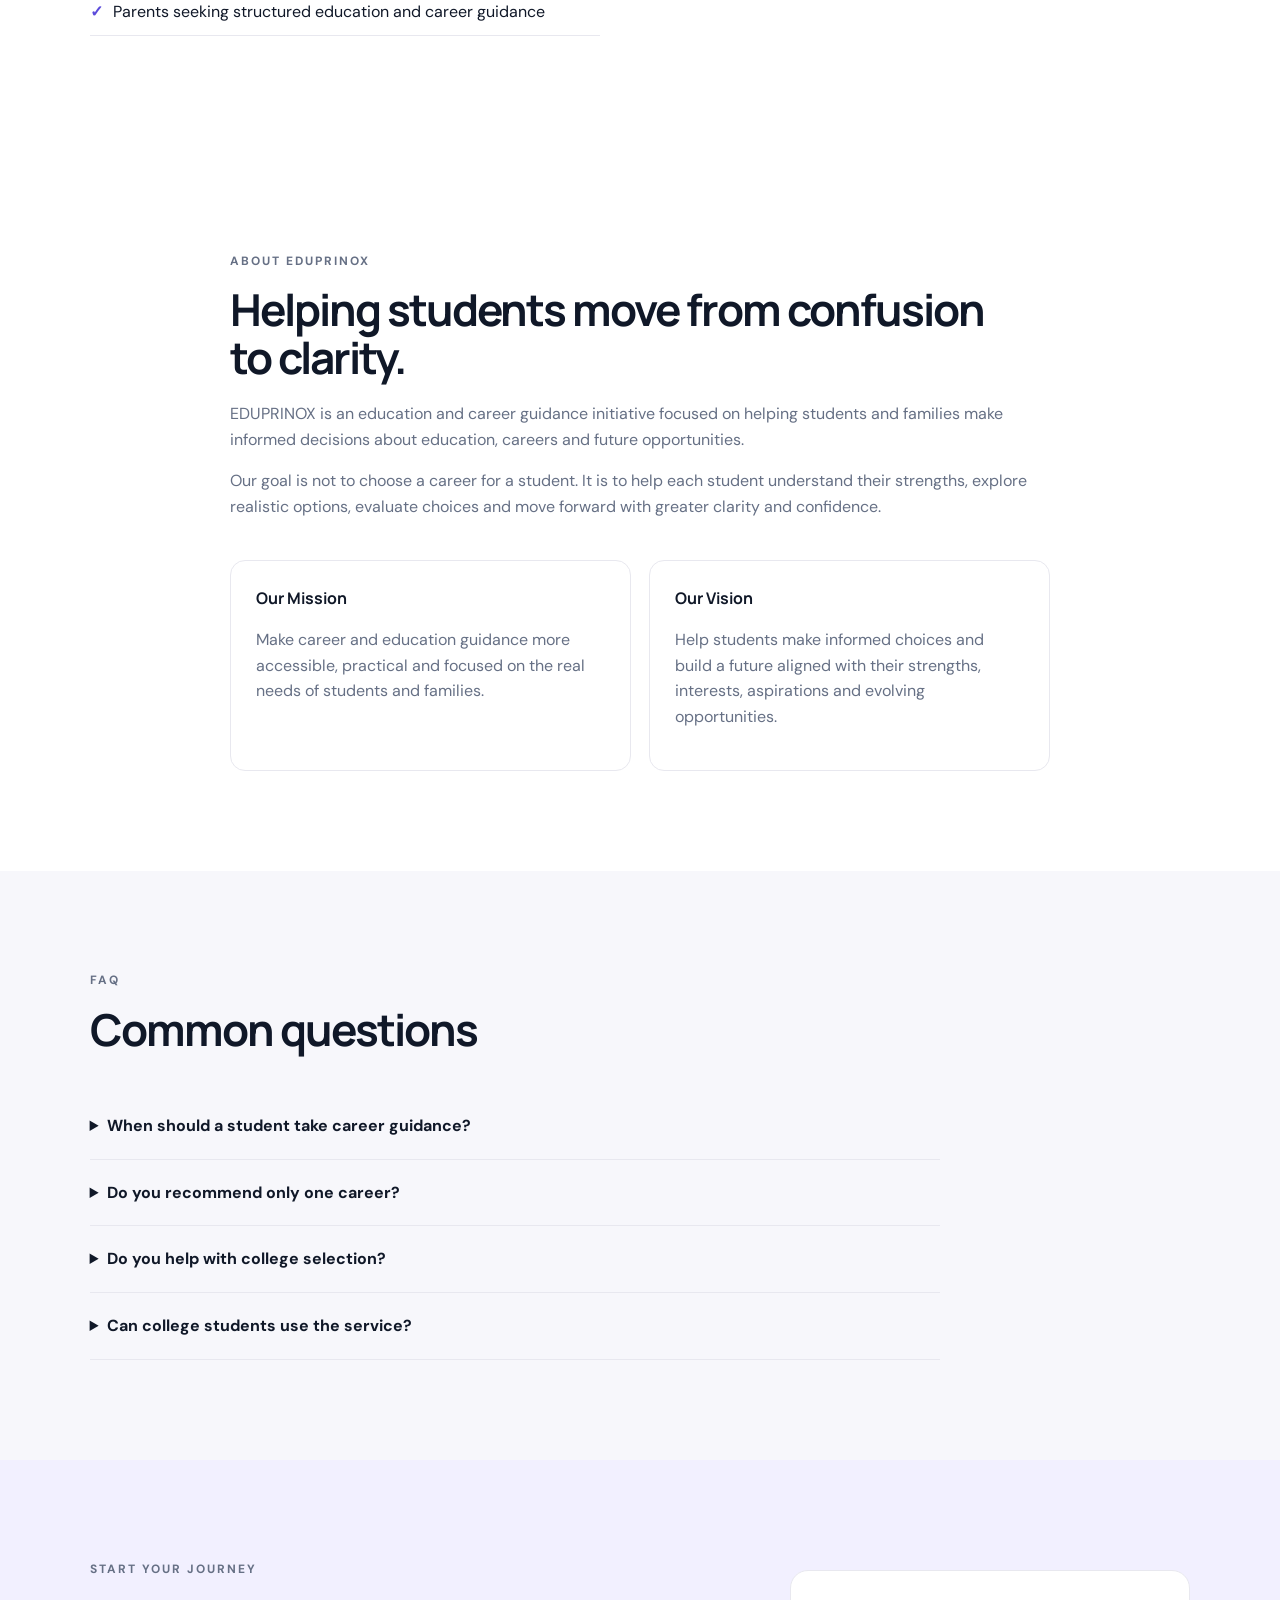
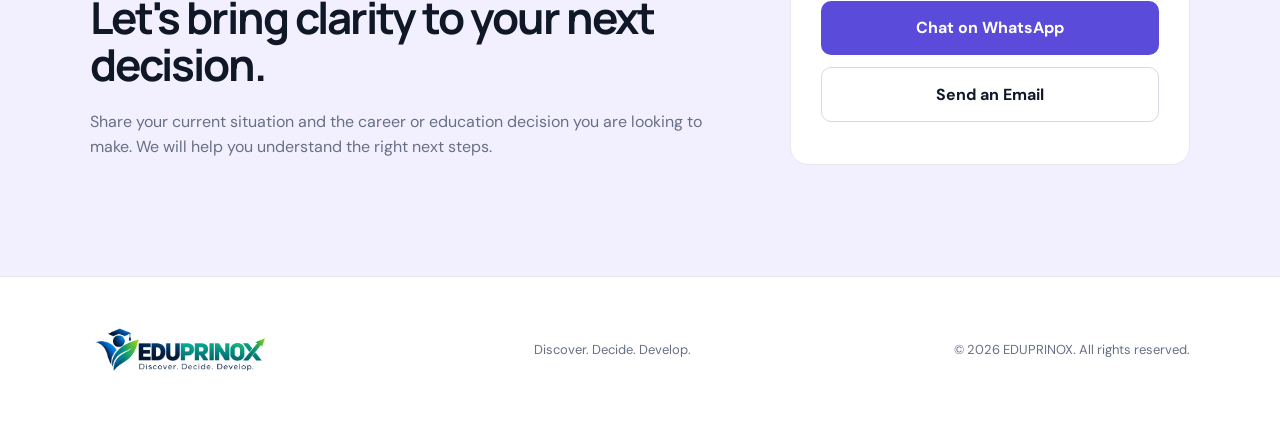
==== commit 1fbff961: "Update index.html" ====
--- a/index.html
+++ b/index.html
@@ -141,7 +141,9 @@
 </main>
 
 <footer>
-  <div class="logo"><span>EDUPRINOX</span></div>
+  <div class="logo">
+  <img src="logo.png" alt="EDUPRINOX">
+</div>
   <p>Discover. Decide. Develop.</p>
   <p>© 2026 EDUPRINOX. All rights reserved.</p>
 </footer>
--- a/style.css
+++ b/style.css
@@ -1,5 +1,5 @@
 @import url('https://fonts.googleapis.com/css2?family=DM+Sans:wght@400;500;600;700&family=Manrope:wght@700;800&display=swap');
 :root{--ink:#101828;--muted:#667085;--brand:#5b4bdb;--brand2:#7c6cf0;--light:#f7f7fb;--line:#e8e8ef;--white:#fff}
-*{box-sizing:border-box}html{scroll-behavior:smooth}body{margin:0;color:var(--ink);font-family:'DM Sans',sans-serif;line-height:1.6;background:var(--white)}a{text-decoration:none;color:inherit}.nav{height:76px;display:flex;align-items:center;justify-content:space-between;padding:0 7%;position:sticky;top:0;background:rgba(255,255,255,.94);backdrop-filter:blur(12px);border-bottom:1px solid var(--line);z-index:20}.logo{font-family:Manrope;font-size:25px;letter-spacing:-1px}.logo img{width:180px;height:auto;display:block}.logo span{font-weight:800}.logo{font-weight:400}.nav nav{display:flex;align-items:center;gap:26px;font-size:14px;font-weight:600}.nav nav a:hover{color:var(--brand)}.nav-cta{padding:10px 16px;border:1px solid var(--line);border-radius:9px}.hero{min-height:650px;padding:90px 7%;display:grid;grid-template-columns:1.25fr .75fr;gap:70px;align-items:center;background:linear-gradient(135deg,#fafaff,#f2f0ff)}.eyebrow{font-size:12px;letter-spacing:2px;font-weight:700;color:var(--brand);margin:0 0 15px}.hero h1,h2{font-family:Manrope;letter-spacing:-2px;line-height:1.08}.hero h1{font-size:clamp(46px,6vw,76px);margin:0 0 24px}.hero h1 span{color:var(--brand)}.lead{font-size:20px;color:var(--muted);max-width:680px}.actions{display:flex;gap:12px;margin:30px 0}.btn{display:inline-block;padding:14px 20px;border-radius:10px;font-weight:700;text-align:center}.primary{background:var(--brand);color:#fff}.secondary{border:1px solid #d8d8e5;background:#fff}.trust{display:flex;gap:18px;flex-wrap:wrap;color:#475467;font-size:13px}.hero-card{background:#fff;border:1px solid var(--line);border-radius:24px;padding:38px;box-shadow:0 20px 60px rgba(35,31,90,.1)}.orb{width:90px;height:90px;border-radius:50%;display:grid;place-items:center;background:var(--brand);color:#fff;font-family:Manrope;font-size:25px;margin-bottom:30px}.mini{font-size:11px;letter-spacing:2px;color:var(--brand);font-weight:700}.hero-card h3{font-family:Manrope;font-size:28px;line-height:1.2}.hero-card p:last-child{color:var(--muted)}.stats{display:grid;grid-template-columns:repeat(4,1fr);padding:30px 7%;border-bottom:1px solid var(--line);gap:20px}.stats div{display:flex;flex-direction:column}.stats strong{font-family:Manrope;font-size:22px}.stats span{font-size:13px;color:var(--muted)}.section{padding:100px 7%}.section h2{font-size:44px;max-width:800px;margin:0 0 20px}.section-intro{max-width:720px;color:var(--muted);font-size:18px}.grid{display:grid;grid-template-columns:repeat(4,1fr);gap:18px;margin-top:45px}.grid article{border:1px solid var(--line);border-radius:16px;padding:25px;background:#fff}.grid article:hover{transform:translateY(-3px);box-shadow:0 12px 35px rgba(16,24,40,.07);transition:.2s}.icon{font-size:25px}.grid h3{font-family:Manrope;font-size:18px}.grid p,.steps p,.section p{color:var(--muted)}.alt{background:var(--light)}.steps{display:grid;grid-template-columns:repeat(5,1fr);gap:14px;margin-top:45px}.steps>div{background:#fff;border:1px solid var(--line);padding:24px;border-radius:15px}.steps b{color:var(--brand);font-size:13px}.steps h3{font-family:Manrope}.split{display:grid;grid-template-columns:1fr 1fr;gap:80px;align-items:center}.checklist{list-style:none;padding:0}.checklist li{padding:10px 0;border-bottom:1px solid var(--line)}.checklist li:before{content:'✓';color:var(--brand);font-weight:800;margin-right:10px}.quote-card{background:#101828;color:#fff;border-radius:25px;padding:50px}.quote{font-family:Manrope;font-size:31px!important;line-height:1.25;color:#fff!important}.small{font-size:12px!important;color:var(--muted)}.quote-card .small{color:#c9cbd3}.about{max-width:1000px;margin:auto}.mission{display:grid;grid-template-columns:1fr 1fr;gap:18px;margin-top:40px}.mission div{border:1px solid var(--line);border-radius:15px;padding:25px}.mission strong{font-family:Manrope}.faq{max-width:850px;margin-top:40px}.faq details{border-bottom:1px solid var(--line);padding:20px 0}.faq summary{cursor:pointer;font-weight:700}.contact{background:#f2f0ff;display:grid;grid-template-columns:1fr 400px;gap:70px;align-items:center}.contact-card{background:#fff;padding:30px;border-radius:18px;border:1px solid var(--line)}.full{display:block;width:100%;margin-bottom:12px}footer{padding:40px 7%;border-top:1px solid var(--line);display:flex;justify-content:space-between;align-items:center;gap:20px;font-size:13px;color:var(--muted)}footer .logo{color:var(--ink)}
+*{box-sizing:border-box}html{scroll-behavior:smooth}body{margin:0;color:var(--ink);font-family:'DM Sans',sans-serif;line-height:1.6;background:var(--white)}a{text-decoration:none;color:inherit}.nav{height:76px;display:flex;align-items:center;justify-content:space-between;padding:0 7%;position:sticky;top:0;background:rgba(255,255,255,.94);backdrop-filter:blur(12px);border-bottom:1px solid var(--line);z-index:20}.logo{font-family:Manrope;font-size:25px;letter-spacing:-1px}.logo img{width:180px;height:auto;display:block}.logo span{font-weight:800}.logo{font-weight:400}.nav nav{display:flex;align-items:center;gap:26px;font-size:14px;font-weight:600}.nav nav a:hover{color:var(--brand)}.nav-cta{padding:10px 16px;border:1px solid var(--line);border-radius:9px}.hero{min-height:650px;padding:90px 7%;display:grid;grid-template-columns:1.25fr .75fr;gap:70px;align-items:center;background:linear-gradient(135deg,#fafaff,#f2f0ff)}.eyebrow{font-size:12px;letter-spacing:2px;font-weight:700;color:var(--brand);margin:0 0 15px}.hero h1,h2{font-family:Manrope;letter-spacing:-2px;line-height:1.08}.hero h1{font-size:clamp(46px,6vw,76px);margin:0 0 24px}.hero h1 span{color:var(--brand)}.lead{font-size:20px;color:var(--muted);max-width:680px}.actions{display:flex;gap:12px;margin:30px 0}.btn{display:inline-block;padding:14px 20px;border-radius:10px;font-weight:700;text-align:center}.primary{background:var(--brand);color:#fff}.secondary{border:1px solid #d8d8e5;background:#fff}.trust{display:flex;gap:18px;flex-wrap:wrap;color:#475467;font-size:13px}.hero-card{background:#fff;border:1px solid var(--line);border-radius:24px;padding:38px;box-shadow:0 20px 60px rgba(35,31,90,.1)}.orb{width:90px;height:90px;border-radius:50%;display:grid;place-items:center;background:#e8f4f2;color:#fff;font-family:Manrope;font-size:25px;margin-bottom:30px}.orb img{width:62px;height:62px;object-fit:contain;display:block}.mini{font-size:11px;letter-spacing:2px;color:var(--brand);font-weight:700}.hero-card h3{font-family:Manrope;font-size:28px;line-height:1.2}.hero-card p:last-child{color:var(--muted)}.stats{display:grid;grid-template-columns:repeat(4,1fr);padding:30px 7%;border-bottom:1px solid var(--line);gap:20px}.stats div{display:flex;flex-direction:column}.stats strong{font-family:Manrope;font-size:22px}.stats span{font-size:13px;color:var(--muted)}.section{padding:100px 7%}.section h2{font-size:44px;max-width:800px;margin:0 0 20px}.section-intro{max-width:720px;color:var(--muted);font-size:18px}.grid{display:grid;grid-template-columns:repeat(4,1fr);gap:18px;margin-top:45px}.grid article{border:1px solid var(--line);border-radius:16px;padding:25px;background:#fff}.grid article:hover{transform:translateY(-3px);box-shadow:0 12px 35px rgba(16,24,40,.07);transition:.2s}.icon{font-size:25px}.grid h3{font-family:Manrope;font-size:18px}.grid p,.steps p,.section p{color:var(--muted)}.alt{background:var(--light)}.steps{display:grid;grid-template-columns:repeat(5,1fr);gap:14px;margin-top:45px}.steps>div{background:#fff;border:1px solid var(--line);padding:24px;border-radius:15px}.steps b{color:var(--brand);font-size:13px}.steps h3{font-family:Manrope}.split{display:grid;grid-template-columns:1fr 1fr;gap:80px;align-items:center}.checklist{list-style:none;padding:0}.checklist li{padding:10px 0;border-bottom:1px solid var(--line)}.checklist li:before{content:'✓';color:var(--brand);font-weight:800;margin-right:10px}.quote-card{background:#101828;color:#fff;border-radius:25px;padding:50px}.quote{font-family:Manrope;font-size:31px!important;line-height:1.25;color:#fff!important}.small{font-size:12px!important;color:var(--muted)}.quote-card .small{color:#c9cbd3}.about{max-width:1000px;margin:auto}.mission{display:grid;grid-template-columns:1fr 1fr;gap:18px;margin-top:40px}.mission div{border:1px solid var(--line);border-radius:15px;padding:25px}.mission strong{font-family:Manrope}.faq{max-width:850px;margin-top:40px}.faq details{border-bottom:1px solid var(--line);padding:20px 0}.faq summary{cursor:pointer;font-weight:700}.contact{background:#f2f0ff;display:grid;grid-template-columns:1fr 400px;gap:70px;align-items:center}.contact-card{background:#fff;padding:30px;border-radius:18px;border:1px solid var(--line)}.full{display:block;width:100%;margin-bottom:12px}footer{padding:40px 7%;border-top:1px solid var(--line);display:flex;justify-content:space-between;align-items:center;gap:20px;font-size:13px;color:var(--muted)}footer .logo{color:var(--ink)}
 @media(max-width:900px){.nav nav a:not(.nav-cta){display:none}.hero,.split,.contact{grid-template-columns:1fr}.hero{padding-top:60px}.grid{grid-template-columns:repeat(2,1fr)}.steps{grid-template-columns:1fr 1fr}.stats{grid-template-columns:repeat(2,1fr)}.section{padding:75px 6%}.section h2{font-size:36px}footer{flex-direction:column;align-items:flex-start}}
 @media(max-width:560px){.grid,.steps,.mission{grid-template-columns:1fr}.hero h1{font-size:45px}.hero-card{padding:25px}.nav{padding:0 5%}.stats{padding:25px 6%}}
